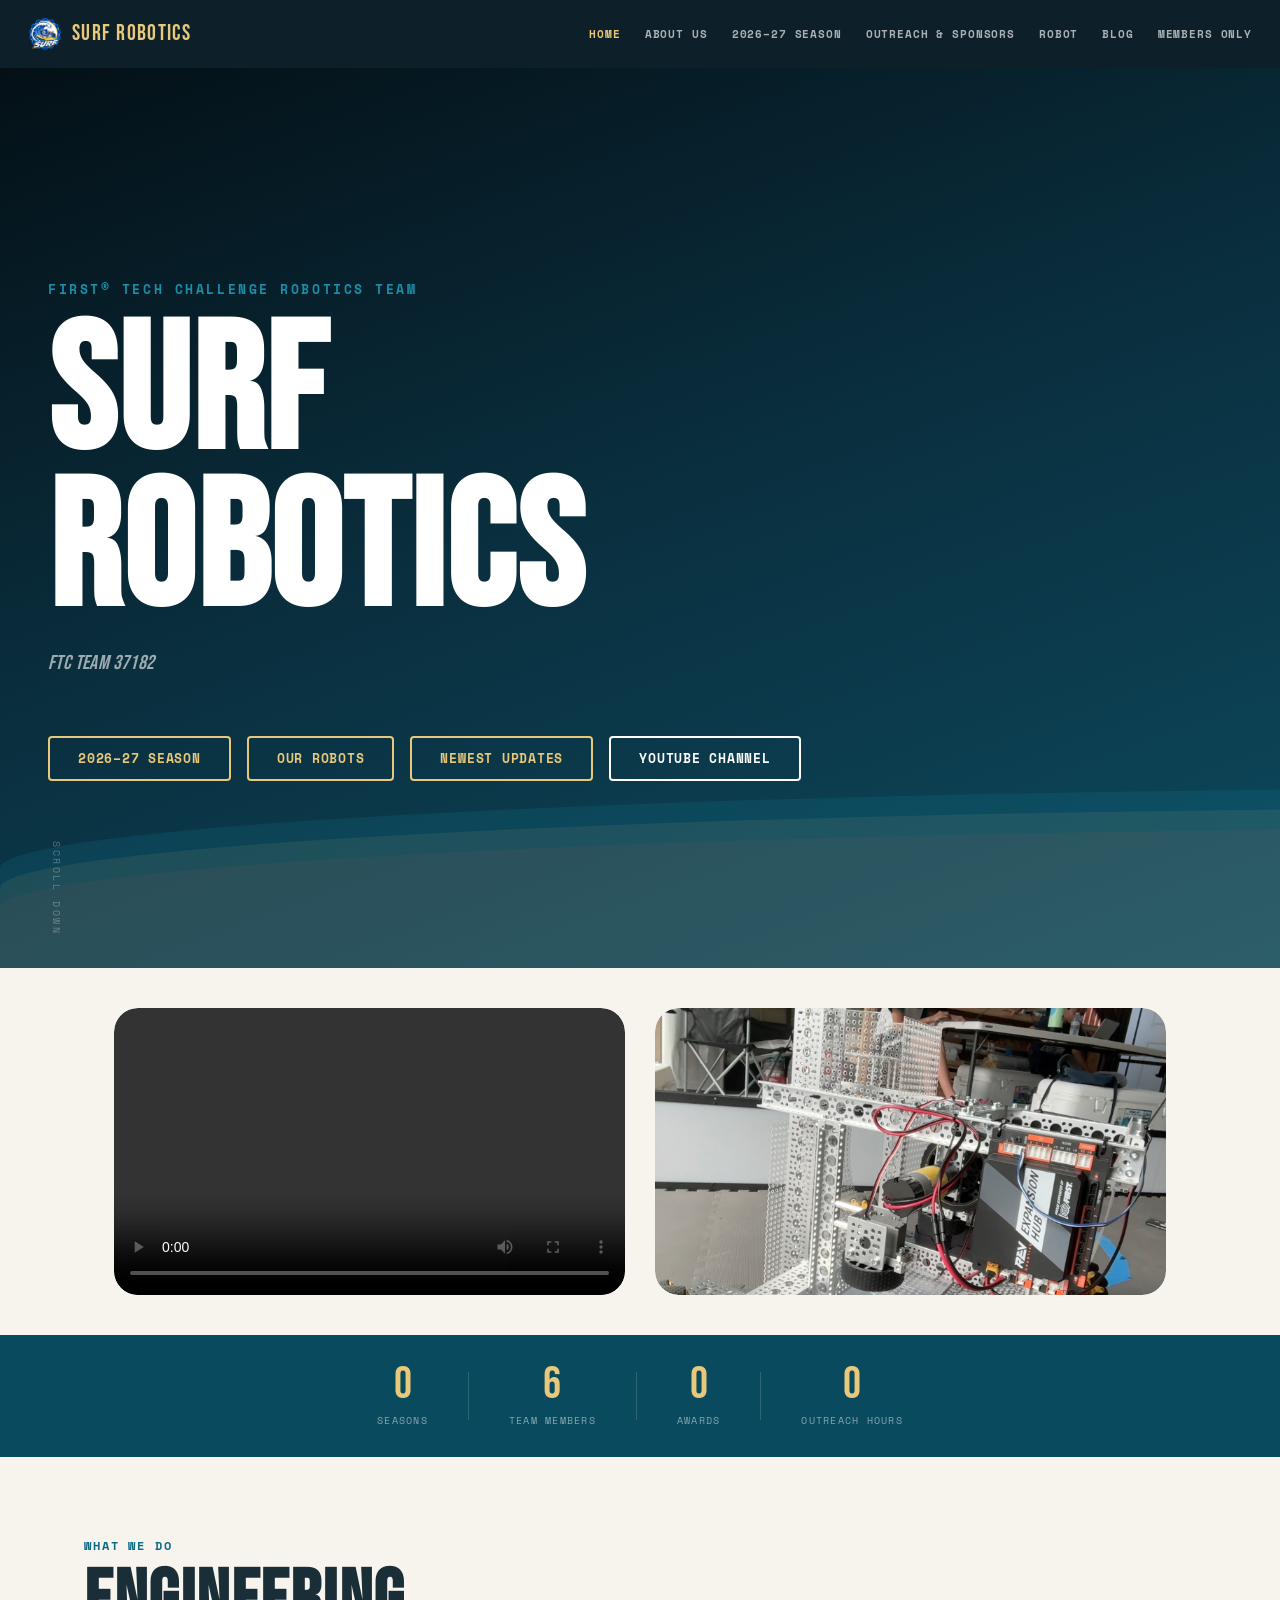
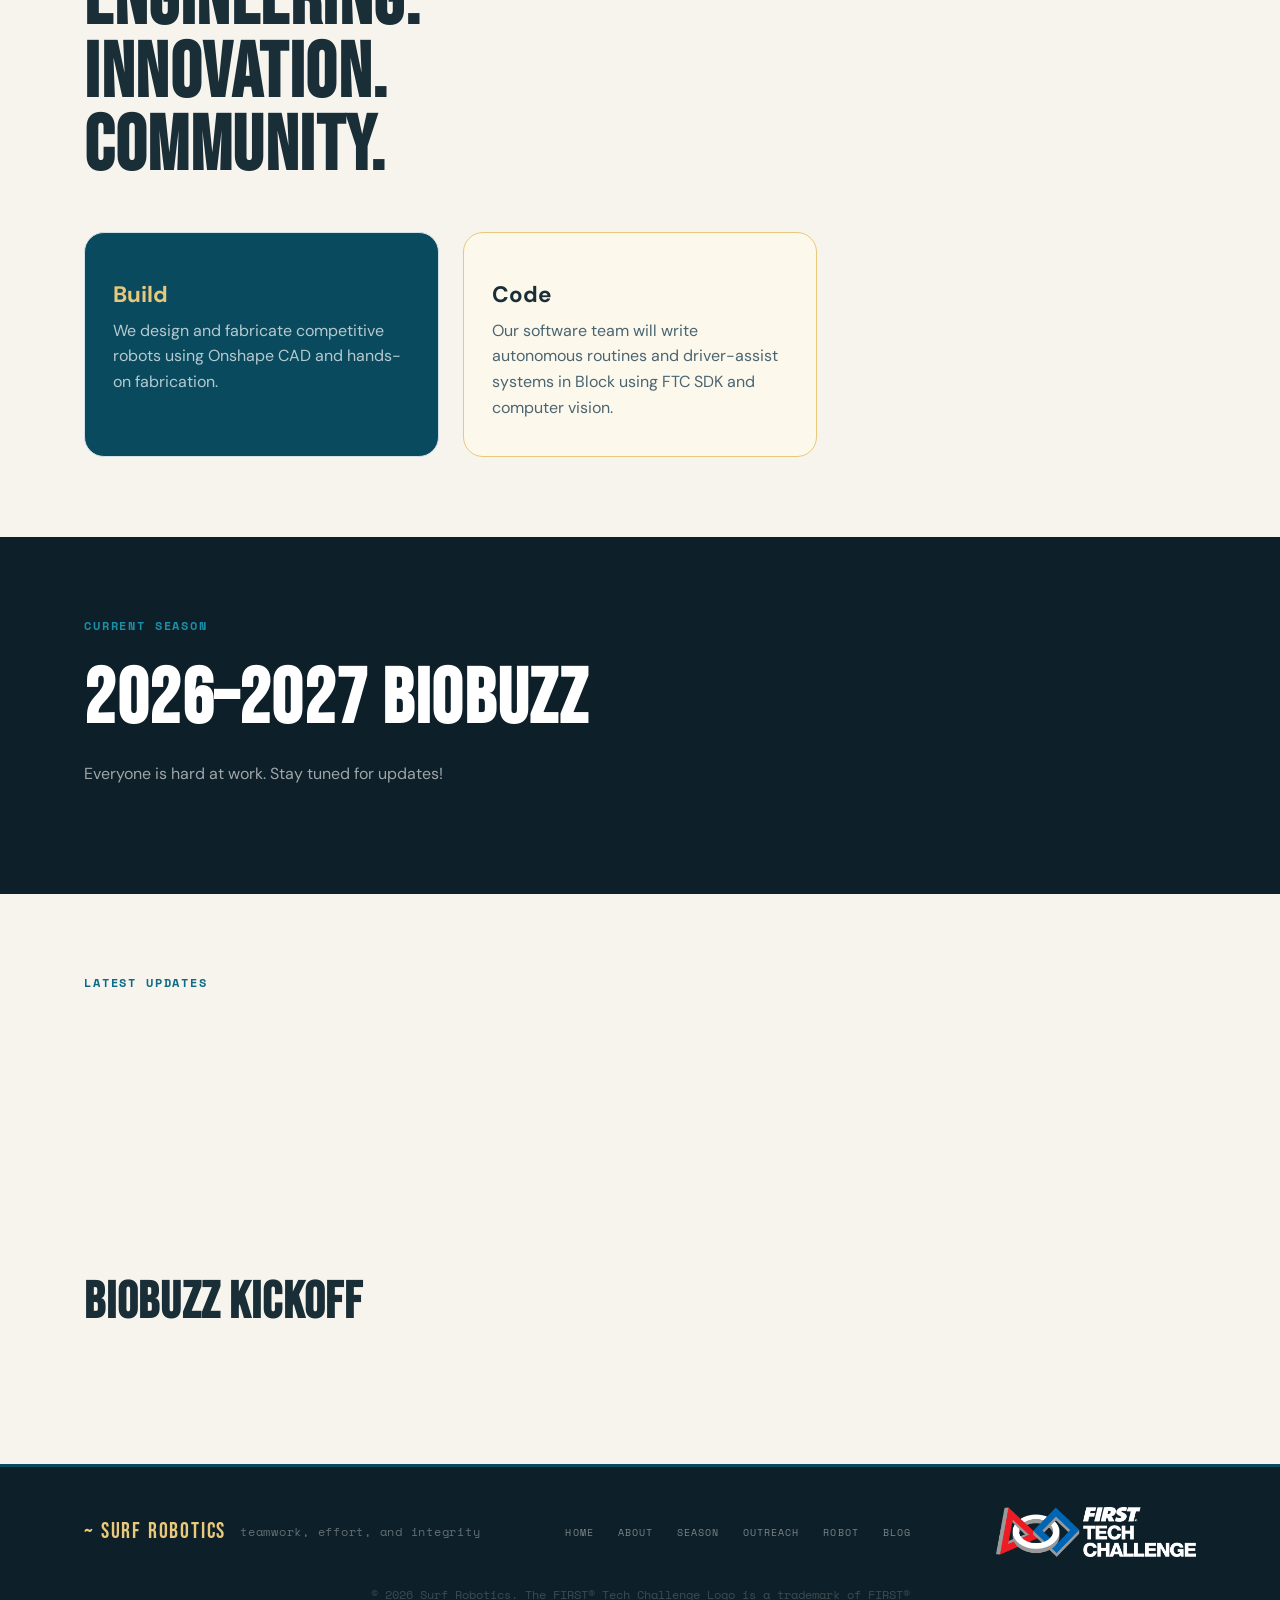
==== index.html @ 6bc09c33 "Update index.html" ====
<!DOCTYPE html>
<html lang="en">
<head>
  <meta charset="UTF-8">
  <meta name="viewport" content="width=device-width, initial-scale=1.0">

  <title>Surf Robotics | FTC Team</title>

  <link rel="icon" type="image/png" sizes="32x32" href="SURF_Logo.png">
  <link rel="apple-touch-icon" href="SURF_Logo.png">
  <link rel="stylesheet" href="style.css">

  <link
    href="https://fonts.googleapis.com/css2?family=Bebas+Neue&family=DM+Sans:ital,wght@0,300;0,400;0,500;0,700;1,300&family=Space+Mono:wght@400;700&display=swap"
    rel="stylesheet"
  >
</head>

<body class="page-home">

  <!-- NAV -->
  <nav class="nav">
    <a href="/" class="nav-logo">
      <img src="SURF_Logo.png" alt="SURF Robotics logo" class="nav-logo-image">
      SURF ROBOTICS
    </a>

    <button
      class="nav-toggle"
      id="navToggle"
      aria-label="Toggle menu"
    >
      <span></span>
      <span></span>
      <span></span>
    </button>

    <ul class="nav-links" id="navLinks">
      <li><a href="/" class="active" title="Click me. Sends you home.">Home</a></li>
      <li><a href="about" title="Click me.">About Us</a></li>
      <li><a href="season" title="Click me.">2026–27 Season</a></li>
      <li><a href="outreach" title="Click me.">Outreach & Sponsors</a></li>
      <li><a href="robot" title="Click me.">Robot</a></li>
      <li><a href="blog" title="Click me.">Blog</a></li>
      <li><a href="team" title = "Click me.">Members Only</a></li>
    </ul>
  </nav>

  <!-- HERO -->
  <header class="hero">
    <div class="hero-bg">
      <div class="wave wave1"></div>
      <div class="wave wave2"></div>
      <div class="wave wave3"></div>
    </div>

    <div class="hero-content">
      <p><br></p>

      <p class="hero-eyebrow">
        FIRST® Tech Challenge Robotics Team
      </p>

      <h1 class="hero-title">
        SURF<br>
        ROBOTICS
      </h1>

      <h2 class="hero-sub">
        FTC Team 37182
      </h2>

      <p><br></p>

      <div class="hero-actions">
        <a href="season" class="btn btn-primary" title="Click me.">
          2026–27 Season
        </a>

        <a href="robot" class="btn btn-primary" title="Click me.">
          Our Robots
        </a>

        <a href="blog" class="btn btn-primary" title="Click me.">
          Newest Updates
        </a>
        
        <a
          href="https://www.youtube.com/@FTCTeamSurf"
          class="btn btn-ghost"
          title="Click me."
        >
          Youtube channel
        </a>
      </div>
    </div>

    <div class="hero-scroll">
      SCROLL DOWN
    </div>
  </header>

  <!-- STATS BAR -->
  <!-- ROBOT MEDIA -->
<section class="home-media">
  <div class="container">

    <div class="media-item">
      <video
      class="responsive-media"
      controls
      loop
      playsinline
>
        <source src="robot.mp4" type="video/mp4">
        Your browser does not support the video tag.
      </video>
    </div>

    <div class="media-item">
      <img
        class="responsive-media"
        src="starter.jpeg"
        alt="FIRST Tech Challenge"
      >
    </div>

  </div>
</section>

  <section class="stats-bar">
    <div class="stat">
      <span class="stat-num">0</span>
      <span class="stat-label">Seasons</span>
    </div>

    <div class="stat-divider"></div>

    <div class="stat">
      <span class="stat-num">6</span>
      <span class="stat-label">Team Members</span>
    </div>

    <div class="stat-divider"></div>

    <div class="stat">
      <span class="stat-num">0</span>
      <span class="stat-label">Awards</span>
    </div>

    <div class="stat-divider"></div>

    <div class="stat">
      <span class="stat-num">0</span>
      <span class="stat-label">Outreach Hours</span>
    </div>
  </section>

  <!-- HIGHLIGHTS -->
  <section class="section highlights">
    <div class="container">
      <p class="section-eyebrow">
        What We Do
      </p>

      <h2 class="section-title">
        Engineering.<br>
        Innovation.<br>
        Community.
      </h2>

      <div class="cards-grid">

        <div class="card card-teal">
          <div class="card-icon"></div>

          <h3>Build</h3>

          <p>
            We design and fabricate competitive robots using
            Onshape CAD and hands-on fabrication.
          </p>
        </div>

        <div class="card card-sand">
          <div class="card-icon"></div>

          <h3>Code</h3>

          <p>
            Our software team will write autonomous routines
            and driver-assist systems in Block using FTC SDK
            and computer vision.
          </p>
        </div>

      </div>
    </div>
  </section>

  <!-- SEASON TEASER -->
  <section class="section season-teaser">
    <div class="container season-teaser-inner">

      <div class="season-teaser-text">
        <p class="section-eyebrow">
          Current Season
        </p>

        <h2 class="section-title">
          2026–2027 BIOBUZZ
        </h2>

        <p>Everyone is hard at work. Stay tuned for updates!</p>



          
        </a>
      </div>

      <p class="robot-caption"></p>

    </div>
    </div>
    </div>
  </section>

  <!-- LATEST BLOG -->
  <section class="section blog-teaser">
    <div class="container">

      <div class="blog-teaser-header">
        <div>
          <p class="section-eyebrow">
            Latest Updates
          </p>

          <h2 class="section-title-sm">
            BIOBUZZ Kickoff
            <iframe 
              width="560" 
              height="315" 
              src="https://www.youtube.com/watch?v=sUH3z5a5S9I&t=1s" 
              title="YouTube video player" 
              frameborder="0" 
              allow="accelerometer; autoplay; clipboard-write; encrypted-media; gyroscope; picture-in-picture; web-share" 
              allowfullscreen>
            </iframe>
          </h2>
        </div>
      </div>
    </div>
  </section>

  <!-- FOOTER -->
  <footer class="footer">
    <div class="container footer-inner">
      <div class="footer-brand">
        <span class="logo-wave">~</span>
        SURF ROBOTICS
        <p>
          teamwork, effort, and integrity
        </p>
      </div>

      <nav class="footer-nav">
        <a href="/" title="Click me.">Home</a>
        <a href="about" title="Click me.">About</a>
        <a href="season" title="Click me.">Season</a>
        <a href="outreach" title="Click me.">Outreach</a>
        <a href="robot" title="Click me.">Robot</a>
        <a href="blog" title="Click me.">Blog</a>
      </nav>

      <img
        src="FIRSTTech_iconHorz_RGB_reverse.png.webp"
        alt="FIRST® Tech Challenge Logo"
        width="200"
      >

      <p class="footer-copy">
        © 2026 Surf Robotics. The FIRST® Tech Challenge Logo
        is a trademark of FIRST®
      </p>

    </div>
  </footer>

  <script src="main.js"></script>

</body>
</html>
---- style.css ----
/* =============================================
   SURF ROBOTICS — MAIN STYLESHEET
   Theme: Coastal · Deep Teal + Sandy Gold + Coral
   Fonts: Bebas Neue (display) + DM Sans (body) + Space Mono (data)
============================================= */

/* === RESET & BASE === */
*, *::before, *::after { box-sizing: border-box; margin: 0; padding: 0; }
html { scroll-behavior: smooth; }
body {
  font-family: 'DM Sans', sans-serif;
  background: var(--bg);
  color: var(--text);
  line-height: 1.6;
  overflow-x: hidden;
}

/* === CSS VARIABLES === */
:root {
  --teal:       #0a4a5e;
  --teal-mid:   #0d6b87;
  --teal-light: #1a8fa8;
  --teal-pale:  #e8f6fa;
  --sand:       #e8c87a;
  --sand-dark:  #c4a24a;
  --sand-pale:  #fdf8ec;
  --coral:      #e05c4b;
  --coral-pale: #fdf0ee;
  --bg:         #f7f4ee;
  --bg-dark:    #0d1f28;
  --text:       #1a2e38;
  --text-mid:   #4a6572;
  --text-light: #8aa3af;
  --border:     #d4e0e5;
  --white:      #ffffff;

  --radius-sm: 6px;
  --radius:    12px;
  --radius-lg: 20px;

  --shadow-sm: 0 2px 8px rgba(10,74,94,0.08);
  --shadow:    0 6px 24px rgba(10,74,94,0.12);
  --shadow-lg: 0 16px 48px rgba(10,74,94,0.18);

  --transition: 0.25s ease;
  --nav-h: 68px;
}

/* === TYPOGRAPHY === */
h1, h2, h3, h4, h5 { line-height: 1.1; }
h1 { font-family: 'Bebas Neue', sans-serif; letter-spacing: 0.02em; }
h2 { font-family: 'Bebas Neue', sans-serif; letter-spacing: 0.02em; }
h3 { font-weight: 700; font-size: 1.2rem; }
h4 { font-weight: 600; font-size: 1.05rem; }
p { color: var(--text-mid); }

/* === LAYOUT === */
.container { max-width: 1160px; margin: 0 auto; padding: 0 24px; }
.section { padding: 80px 0; }
.section-teal { background: var(--teal); color: var(--white); }
.section-sand { background: var(--sand-pale); }

/* =============================================
   NAVIGATION
============================================= */

:root {
  --nav-h: 68px;
}


/* Main navigation bar */

.nav {
  position: fixed;
  top: 0;
  left: 0;
  right: 0;

  width: 100%;
  height: var(--nav-h);

  display: flex;
  align-items: center;

  padding: 0 32px;

  background: #0d1f28;

  z-index: 10000;

  box-sizing: border-box;
}


/* =============================================
   LOGO
============================================= */

.nav-logo {
  display: flex;
  align-items: center;

  gap: 10px;

  flex-shrink: 0;

  font-family: 'Bebas Neue', sans-serif;

  font-size: 1.35rem;
  letter-spacing: 0.06em;

  color: #e8c87a;

  text-decoration: none;

  white-space: nowrap;
}



/* =============================================
   DESKTOP NAVIGATION LINKS
============================================= */

.nav-links {
  display: flex;
  align-items: center;

  gap: 26px;

  margin: 0 0 0 12px;
  padding: 0;

  list-style: none;
}


.nav-links li {
  margin: 0;
  padding: 0;

  list-style: none;
}


.nav-links a {
  display: block;

  padding: 8px 0;

  font-family: 'Space Mono', monospace;

  font-size: 0.67rem;
  font-weight: 700;

  letter-spacing: 0.08em;

  text-transform: uppercase;

  color: rgba(255, 255, 255, 0.65);

  text-decoration: none;

  white-space: nowrap;

  transition:
    color 0.25s ease,
    opacity 0.25s ease;
}


.nav-links a:hover {
  color: #e8c87a;
}


.nav-links a.active {
  color: #e8c87a;
}


/* =============================================
   HAMBURGER
============================================= */

.nav-toggle {
  display: none;

  width: 44px;
  height: 44px;

  margin-left: auto;
  padding: 8px;

  flex-shrink: 0;

  flex-direction: column;
  justify-content: center;
  align-items: center;

  gap: 5px;

  background: transparent;

  border: 0;

  border-radius: 6px;

  cursor: pointer;

  appearance: none;
  -webkit-appearance: none;

  z-index: 10002;
}


.nav-toggle:hover {
  background: rgba(255, 255, 255, 0.08);
}


.nav-toggle span {
  display: block;

  width: 26px;
  height: 3px;

  margin: 0;
  padding: 0;

  background: #ffffff;

  border-radius: 3px;

  pointer-events: none;
}


/* =============================================
   PAGE OFFSET

   Navigation is FIXED, so inner pages need
   exactly one navigation-height offset.
============================================= */

.page-inner {
  padding-top: var(--nav-h);
}


/* Home page should also start below navigation
   if your home nav is fixed.
*/

.page-home {
  padding-top: var(--nav-h);
}


/* =============================================
   TABLETS / SMALL LAPTOPS / ALL iPADS

   Includes:
   iPad Pro
   iPad Air
   iPad mini
   Android tablets
   smaller laptops
============================================= */

@media (max-width: 1200px) {

  .nav {
    padding-left: 24px;
    padding-right: 24px;
  }


  /*
     Hide desktop navigation.
  */

  .nav-links {
    display: none;

    position: fixed;

    top: var(--nav-h);
    left: 0;
    right: 0;

    width: 100%;

    margin: 0;

    padding:
      10px
      24px
      22px;

    flex-direction: column;
    align-items: stretch;

    gap: 0;

    background: #0d1f28;

    border-top:
      1px solid
      rgba(255, 255, 255, 0.06);

    border-bottom:
      1px solid
      rgba(255, 255, 255, 0.08);

    box-shadow:
      0 12px 24px
      rgba(0, 0, 0, 0.22);

    max-height:
      calc(100vh - var(--nav-h));

    max-height:
      calc(100dvh - var(--nav-h));

    overflow-y: auto;

    -webkit-overflow-scrolling: touch;

    z-index: 10001;
  }


  /*
     Support BOTH class names.

     This means the navigation works whether
     main.js uses:

       classList.toggle("open")

     or:

       classList.toggle("active")
  */

  .nav-links.open,
  .nav-links.active {
    display: flex;
  }


  .nav-links li {
    width: 100%;
  }


  .nav-links a {
    width: 100%;

    padding: 14px 8px;

    border-bottom:
      1px solid
      rgba(255, 255, 255, 0.06);

    font-size: 0.72rem;

    white-space: normal;
  }


  .nav-links li:last-child a {
    border-bottom: 0;
  }


  .nav-toggle {
    display: flex;
  }

}


/* =============================================
   iPAD MINI / SMALL TABLETS
============================================= */

@media (max-width: 900px) {

  .nav {
    padding-left: 18px;
    padding-right: 18px;
  }


  .nav-logo {
    font-size: 1.2rem;
  }


  .nav-logo-image {
    width: 34px;
    height: 34px;
  }


  .nav-links {
    padding-left: 18px;
    padding-right: 18px;
  }

}


/* =============================================
   PHONES
============================================= */

@media (max-width: 600px) {

  :root {
    --nav-h: 64px;
  }


  .nav {
    height: var(--nav-h);

    padding-left: 14px;
    padding-right: 14px;
  }


  .nav-logo {
    gap: 8px;

    font-size: 1.05rem;
  }


  .nav-logo-image {
    width: 32px;
    height: 32px;
  }


  .nav-toggle {
    width: 42px;
    height: 42px;
  }


  .nav-toggle span {
    width: 24px;
  }


  .nav-links {
    top: var(--nav-h);

    padding:
      8px
      14px
      16px;

    max-height:
      calc(100vh - var(--nav-h));

    max-height:
      calc(100dvh - var(--nav-h));
  }


  .nav-links a {
    padding: 13px 8px;

    font-size: 0.68rem;
  }

}


/* =============================================
   VERY SMALL PHONES
============================================= */

@media (max-width: 380px) {

  .nav {
    padding-left: 10px;
    padding-right: 10px;
  }


  .nav-logo {
    font-size: 0.95rem;
  }


  .nav-logo-image {
    width: 30px;
    height: 30px;
  }


  .nav-toggle {
    width: 40px;
    height: 40px;
  }


  .nav-toggle span {
    width: 22px;
  }

}


/* =============================================
   LANDSCAPE PHONES / SHORT SCREENS
============================================= */

@media
(max-height: 500px)
and
(orientation: landscape) {

  .nav-links a {
    padding-top: 9px;
    padding-bottom: 9px;
  }

}




}
/* =============================================
   BUTTONS
============================================= */

.btn,
a.btn,
button.btn {
  display: inline-flex;

  align-items: center;
  justify-content: center;

  gap: 6px;

  padding: 12px 28px;

  border-radius: 4px;

  font-family: 'Space Mono', monospace;

  font-size: 0.8rem;

  letter-spacing: 0.06em;

  text-transform: uppercase;

  text-decoration: none !important;

  font-weight: 700;

  cursor: pointer;

  border: 2px solid transparent;

  transition: all var(--transition);

  width: auto;

  white-space: nowrap;
}


/* PRIMARY BUTTON */

.btn-primary,
a.btn-primary,
button.btn-primary {
  background: var(--sand);

  color: var(--teal);

  border-color: var(--sand);

  text-decoration: none !important;
}


.btn-primary:hover,
a.btn-primary:hover,
button.btn-primary:hover {
  background: var(--sand-dark);

  color: var(--teal);

  border-color: var(--sand-dark);

  text-decoration: none !important;

  transform: translateY(-2px);

  box-shadow: var(--shadow);
}


/* GHOST BUTTON */

.btn-ghost,
a.btn-ghost,
button.btn-ghost {
  background: transparent;

  color: var(--white);

  border-color: rgba(255, 255, 255, 0.4);

  text-decoration: none !important;
}


.btn-ghost:hover,
a.btn-ghost:hover,
button.btn-ghost:hover {
  border-color: var(--sand);

  color: var(--sand);

  text-decoration: none !important;
}


/* TEXT-STYLE BUTTON/LINK */

.btn-link,
a.btn-link,
button.btn-link {
  background: none;

  border: none;

  padding: 0;

  color: var(--teal-mid);

  font-family: 'Space Mono', monospace;

  font-size: 0.78rem;

  font-weight: 700;

  letter-spacing: 0.05em;

  text-transform: uppercase;

  text-decoration: none !important;

  cursor: pointer;

  transition: color var(--transition);
}


.btn-link:hover,
a.btn-link:hover,
button.btn-link:hover {
  color: var(--coral);

  text-decoration: none !important;
}

/* === SECTION LABELS === */
.section-eyebrow {
  font-family: 'Space Mono', monospace;
  font-size: 0.72rem;
  letter-spacing: 0.16em;
  text-transform: uppercase;
  color: var(--teal-mid);
  margin-bottom: 10px;
  font-weight: 700;
}
.section-teal .section-eyebrow { color: var(--teal-light); }
.section-title {
  font-family: 'Bebas Neue', sans-serif;
  font-size: clamp(3rem, 6vw, 5.5rem);
  color: var(--text);
  line-height: 0.95;
  margin-bottom: 24px;
}
.section-title-sm {
  font-family: 'Bebas Neue', sans-serif;
  font-size: clamp(2rem, 4vw, 3.2rem);
  color: var(--text);
  line-height: 1;
  margin-bottom: 20px;
}

/* =============================================
   HOME PAGE — HERO
============================================= */
.page-home .hero {
  position: relative;
  height: 100vh;
  min-height: 680px;
  display: flex; align-items: center;
  overflow: hidden;
  background: var(--bg-dark);
}
.hero-bg {
  position: absolute; inset: 0;
  background: linear-gradient(160deg, #041016 0%, #0a3040 50%, #0d4a5e 100%);
}
/* WAVE ANIMATION */
.wave {
  position: absolute;
  width: 250%;
  height: 200px;
  bottom: 0;
  border-radius: 50% 50% 0 0 / 80px 80px 0 0;
  opacity: 0.15;
  animation: waveMove 8s ease-in-out infinite;
}
.wave1 { background: var(--teal-light); animation-delay: 0s; bottom: -20px; }
.wave2 { background: var(--sand); opacity: 0.08; animation-delay: -3s; animation-duration: 10s; bottom: -40px; }
.wave3 { background: var(--coral); opacity: 0.06; animation-delay: -5s; animation-duration: 12s; bottom: -60px; }
@keyframes waveMove {
  0%, 100% { transform: translateX(-25%) scaleY(1); }
  50% { transform: translateX(0%) scaleY(1.2); }
}

.hero-content {
  position: relative;
  padding: 0 48px;
  max-width: 900px;
  animation: fadeUp 1s ease both;
}
.hero-eyebrow {
  font-family: 'Space Mono', monospace;
  font-size: 0.8rem;
  letter-spacing: 0.2em;
  text-transform: uppercase;
  color: var(--teal-light);
  margin-bottom: 16px;
  font-weight: 700;
}
.hero-title {
  font-family: 'Bebas Neue', sans-serif;
  font-size: clamp(5rem, 14vw, 13rem);
  line-height: 0.88;
  color: var(--white);
  letter-spacing: 0.01em;
  margin-bottom: 20px;
}
.hero-title span { color: var(--sand); }
.hero-sub {
  font-size: 1.25rem;
  color: rgba(255,255,255,0.6);
  max-width: 480px;
  margin-bottom: 36px;
  font-style: italic;
  font-weight: 300;
}
.hero-actions { display: flex; gap: 16px; flex-wrap: wrap; }
.hero-scroll {
  position: absolute;
  bottom: 32px;
  left: 48px;
  font-family: 'Space Mono', monospace;
  font-size: 0.65rem;
  letter-spacing: 0.25em;
  color: rgba(255,255,255,0.3);
  writing-mode: vertical-rl;
  animation: bounce 2s ease-in-out infinite;
}
@keyframes bounce {
  0%,100% { transform: translateY(0); }
  50% { transform: translateY(8px); }
}
@keyframes fadeUp {
  from { opacity: 0; transform: translateY(40px); }
  to { opacity: 1; transform: translateY(0); }
}

/* === STATS BAR === */
.stats-bar {
  background: var(--teal);
  display: flex; align-items: center; justify-content: center;
  gap: 0;
  padding: 28px;
  flex-wrap: wrap;
}
.stat {
  display: flex; flex-direction: column; align-items: center;
  padding: 0 40px;
}
.stat-num {
  font-family: 'Bebas Neue', sans-serif;
  font-size: 2.8rem;
  color: var(--sand);
  line-height: 1;
}
.stat-label {
  font-family: 'Space Mono', monospace;
  font-size: 0.65rem;
  letter-spacing: 0.12em;
  text-transform: uppercase;
  color: rgba(255,255,255,0.5);
  margin-top: 4px;
}
.stat-divider {
  width: 1px;
  height: 48px;
  background: rgba(255,255,255,0.15);
}

/* === HIGHLIGHTS CARDS === */
.cards-grid {
  display: grid;
  grid-template-columns: repeat(3, 1fr);
  gap: 24px;
  margin-top: 48px;
}
.card {
  padding: 36px 28px;
  border-radius: var(--radius-lg);
  border: 1px solid var(--border);
  transition: transform var(--transition), box-shadow var(--transition);
}
.card:hover { transform: translateY(-6px); box-shadow: var(--shadow-lg); }
.card-teal { background: var(--teal); color: white; }
.card-sand { background: var(--sand-pale); border-color: var(--sand); }
.card-coral { background: #fff8f7; border-color: var(--coral); }
.card-teal p { color: rgba(255,255,255,0.7); }
.card-icon { font-size: 2.4rem; margin-bottom: 14px; }
.card h3 { font-size: 1.4rem; margin-bottom: 10px; }
.card-teal h3 { color: var(--sand); }

/* === SEASON TEASER === */
.season-teaser { background: var(--bg-dark); }
.season-teaser-inner {
  display: grid; grid-template-columns: 1fr 1fr;
  gap: 64px; align-items: center;
}
.season-teaser-text .section-eyebrow { color: var(--teal-light); }
.season-teaser-text .section-title { color: var(--white); }
.season-teaser-text p { color: rgba(255,255,255,0.6); margin-bottom: 28px; }
.robot-placeholder {
  display: flex; flex-direction: column; align-items: center;
  gap: 16px;
}
.robot-body {
  position: relative;
  width: 200px; height: 180px;
}
.robot-head {
  position: absolute;
  top: 0; left: 50%; transform: translateX(-50%);
  width: 80px; height: 50px;
  background: var(--teal-mid);
  border-radius: 8px 8px 0 0;
  border: 2px solid var(--teal-light);
}
.robot-chassis {
  position: absolute;
  top: 50px; left: 20px; right: 20px; bottom: 20px;
  background: var(--teal);
  border-radius: 6px;
  border: 2px solid var(--teal-light);
}
.robot-chassis::after {
  content: '';
  position: absolute;
  top: 12px; left: 50%; transform: translateX(-50%);
  width: 40px; height: 8px;
  background: var(--sand);
  border-radius: 4px;
  box-shadow: 0 0 12px var(--sand);
}
.robot-wheel {
  position: absolute;
  bottom: 0;
  width: 36px; height: 36px;
  background: #1a3040;
  border-radius: 50%;
  border: 3px solid var(--sand);
}
.robot-wheel.wl { left: 0; }
.robot-wheel.wr { right: 0; }
.robot-caption {
  font-family: 'Space Mono', monospace;
  font-size: 0.65rem;
  letter-spacing: 0.15em;
  color: var(--text-light);
  text-transform: uppercase;
}

/* === BLOG TEASER === */
.blog-teaser-header {
  display: flex; align-items: flex-end; justify-content: space-between;
  margin-bottom: 36px;
}
.blog-preview-grid {
  display: grid; grid-template-columns: repeat(3, 1fr);
  gap: 20px;
}
.blog-preview-card {
  display: block;
  padding: 28px;
  background: var(--white);
  border-radius: var(--radius);
  border: 1px solid var(--border);
  text-decoration: none;
  transition: all var(--transition);
}
.blog-preview-card:hover {
  transform: translateY(-4px);
  box-shadow: var(--shadow);
  border-color: var(--teal-light);
}
.blog-preview-card h4 {
  color: var(--text);
  margin: 10px 0 8px;
  font-size: 1rem;
}
.blog-preview-card p { font-size: 0.9rem; margin-bottom: 14px; }
.blog-tag {
  display: inline-block;
  font-family: 'Space Mono', monospace;
  font-size: 0.62rem;
  letter-spacing: 0.08em;
  text-transform: uppercase;
  padding: 3px 10px;
  border-radius: 20px;
  background: var(--teal-pale);
  color: var(--teal-mid);
  font-weight: 700;
}
.blog-date {
  font-size: 0.8rem;
  color: var(--text-light);
  font-family: 'Space Mono', monospace;
}

/* =============================================
   INNER PAGE HERO
============================================= */
.page-inner { padding-top: var(--nav-h); }
.page-hero {
  position: relative;
  padding: 80px 0 60px;
  background: var(--bg-dark);
  overflow: hidden;
}
.page-hero-bg {
  position: absolute; inset: 0;
  background: linear-gradient(135deg, #041016 0%, #0a3040 60%, #0d4a5e 100%);
  opacity: 0.95;
}
.page-hero-bg::after {
  content: '';
  position: absolute; bottom: 0; left: 0; right: 0;
  height: 3px;
  background: linear-gradient(90deg, var(--teal-light), var(--sand), var(--coral));
}
.page-hero .container { position: relative; }
.page-hero-title {
  font-family: 'Bebas Neue', sans-serif;
  font-size: clamp(3.5rem, 8vw, 7rem);
  color: var(--white);
  line-height: 0.9;
  margin-top: 8px;
}
.page-hero-sub {
  color: rgba(255,255,255,0.55);
  font-size: 1.1rem;
  margin-top: 14px;
  font-style: italic;
}

/* =============================================
   ABOUT PAGE
============================================= */
.two-col {
  display: grid; grid-template-columns: 1.2fr 0.8fr;
  gap: 64px; align-items: center;
}
.two-col-text p { margin-bottom: 16px; }
.story-visual {
  display: flex; flex-direction: column; gap: 12px;
  align-items: flex-start;
}
.sv-block {
  font-family: 'Bebas Neue', sans-serif;
  font-size: 2.2rem;
  letter-spacing: 0.04em;
  padding: 16px 28px;
  border-radius: var(--radius-sm);
  color: var(--white);
}
.sv-block1 { background: var(--teal); }
.sv-block2 { background: var(--coral); margin-left: 24px; }
.sv-block3 { background: var(--sand); color: var(--teal); margin-left: 48px; }

.mission-inner { text-align: center; max-width: 800px; margin: 0 auto; }
.mission-quote {
  font-family: 'Bebas Neue', sans-serif;
  font-size: clamp(2rem, 4vw, 3.2rem);
  color: var(--sand);
  margin-bottom: 20px;
  line-height: 1.1;
}
.mission-sub { font-size: 1.1rem; color: rgba(255,255,255,0.65); }

/* TEAM GRID */
.team-grid {
  display: grid;
  grid-template-columns: repeat(auto-fill, minmax(240px, 1fr));
  gap: 24px;
  margin-top: 36px;
}
.team-card {
  background: var(--white);
  border: 1px solid var(--border);
  border-radius: var(--radius);
  padding: 28px 22px;
  transition: transform var(--transition), box-shadow var(--transition);
}
.team-card:hover { transform: translateY(-5px); box-shadow: var(--shadow); }
.team-avatar {
  width: 56px; height: 56px;
  border-radius: 50%;
  background: hsl(var(--avatar-hue), 55%, 42%);
  color: white;
  font-family: 'Space Mono', monospace;
  font-size: 0.95rem;
  font-weight: 700;
  display: flex; align-items: center; justify-content: center;
  margin-bottom: 14px;
  letter-spacing: 0.05em;
}
.team-card h4 { color: var(--text); margin-bottom: 4px; }
.team-role {
  font-family: 'Space Mono', monospace;
  font-size: 0.65rem;
  letter-spacing: 0.08em;
  text-transform: uppercase;
  color: var(--teal-mid);
  display: block;
  margin-bottom: 10px;
}
.team-card p { font-size: 0.88rem; }

/* MENTORS */
.mentors-grid {
  display: grid; grid-template-columns: repeat(2, 1fr);
  gap: 20px; margin-top: 28px;
}
.mentor-card {
  display: flex; gap: 20px; align-items: flex-start;
  background: var(--white);
  border: 1px solid var(--border);
  border-radius: var(--radius);
  padding: 24px;
}
.mentor-card h4 { color: var(--text); margin-bottom: 4px; }
.mentor-card p { font-size: 0.88rem; margin-top: 8px; }

/* VALUES */
.values-grid {
  display: grid; grid-template-columns: repeat(4, 1fr);
  gap: 24px; margin-top: 36px;
}
.value-item {
  padding: 28px 20px;
  border-top: 3px solid var(--teal);
}
.value-num {
  font-family: 'Bebas Neue', sans-serif;
  font-size: 3rem;
  color: var(--sand-dark);
  line-height: 1;
  display: block;
  margin-bottom: 10px;
}
.value-item h4 { color: var(--text); margin-bottom: 8px; font-size: 0.95rem; }
.value-item p { font-size: 0.88rem; }

/* =============================================
   SEASON PAGE
============================================= */
.page-hero-season .page-hero-title { color: var(--sand); }

/* FIELD DIAGRAM */
.field-diagram {
  text-align: center;
}
.field-inner {
  position: relative;
  width: 100%; padding-top: 100%;
  background: #1a3040;
  border-radius: var(--radius);
  border: 2px solid var(--teal-mid);
  overflow: hidden;
}
.field-zone {
  position: absolute;
  font-family: 'Space Mono', monospace;
  font-size: 0.6rem;
  letter-spacing: 0.08em;
  color: rgba(255,255,255,0.4);
  text-align: center;
  padding: 8px;
}
.fz1 { top: 4%; left: 0; right: 0; }
.fz2 { bottom: 4%; left: 0; right: 0; }
.field-goal {
  position: absolute;
  width: 14%; height: 14%;
  background: var(--sand);
  border-radius: 4px;
  opacity: 0.7;
}
.fg1 { top: 15%; left: 30%; }
.fg2 { top: 15%; right: 30%; }
.field-piece {
  position: absolute;
  width: 8%; height: 8%;
  background: var(--coral);
  border-radius: 50%;
  opacity: 0.8;
}
.fp1 { top: 45%; left: 30%; }
.fp2 { top: 45%; left: 46%; }
.fp3 { top: 45%; right: 30%; }
.field-robot {
  position: absolute;
  width: 16%; height: 16%;
  background: var(--teal-light);
  border-radius: 4px;
  bottom: 20%; left: 50%; transform: translateX(-50%);
  border: 2px solid var(--sand);
  box-shadow: 0 0 16px rgba(26,143,168,0.5);
  animation: robotGlow 2s ease-in-out infinite;
}
@keyframes robotGlow {
  0%,100% { box-shadow: 0 0 12px rgba(26,143,168,0.4); }
  50% { box-shadow: 0 0 24px rgba(26,143,168,0.8); }
}

/* SPECS GRID */
.robot-specs-grid {
  display: grid; grid-template-columns: repeat(3, 1fr);
  gap: 2px; margin-top: 36px;
  background: rgba(255,255,255,0.05);
  border-radius: var(--radius);
  overflow: hidden;
}
.spec-card {
  padding: 28px 24px;
  background: rgba(255,255,255,0.04);
  transition: background var(--transition);
}
.spec-card:hover { background: rgba(255,255,255,0.08); }
.spec-card h5 {
  font-family: 'Space Mono', monospace;
  font-size: 0.65rem;
  letter-spacing: 0.12em;
  text-transform: uppercase;
  color: var(--teal-light);
  margin-bottom: 8px;
}
.spec-value {
  font-family: 'Bebas Neue', sans-serif;
  font-size: 1.6rem;
  color: var(--sand);
  line-height: 1;
  margin-bottom: 10px;
}
.spec-card p { color: rgba(255,255,255,0.55); font-size: 0.88rem; }

/* TIMELINE */
.timeline {
  margin-top: 40px;
  position: relative;
}
.timeline::before {
  content: '';
  position: absolute;
  left: 28px; top: 0; bottom: 0;
  width: 2px;
  background: linear-gradient(to bottom, var(--teal), var(--sand));
}
.tl-item {
  display: flex; gap: 36px;
  margin-bottom: 40px;
  position: relative;
}
.tl-marker {
  flex-shrink: 0;
  width: 56px; height: 56px;
  background: var(--teal);
  color: var(--sand);
  border-radius: 50%;
  font-family: 'Bebas Neue', sans-serif;
  font-size: 1.3rem;
  display: flex; align-items: center; justify-content: center;
  border: 3px solid var(--bg);
  box-shadow: 0 0 0 2px var(--teal);
  position: relative; z-index: 1;
}
.tl-content { padding-top: 8px; }
.tl-content h4 { color: var(--text); margin-bottom: 4px; }
.tl-date {
  font-family: 'Space Mono', monospace;
  font-size: 0.65rem;
  letter-spacing: 0.1em;
  text-transform: uppercase;
  color: var(--teal-mid);
  display: block;
  margin-bottom: 10px;
}
.tl-content p { font-size: 0.92rem; }

/* RESULTS TABLE */
.results-table-wrap { overflow-x: auto; margin-top: 28px; }
.results-table {
  width: 100%; border-collapse: collapse;
}
.results-table th {
  font-family: 'Space Mono', monospace;
  font-size: 0.65rem;
  letter-spacing: 0.1em;
  text-transform: uppercase;
  color: var(--text-mid);
  padding: 10px 16px;
  text-align: left;
  border-bottom: 2px solid var(--border);
}
.results-table td {
  padding: 14px 16px;
  font-size: 0.92rem;
  color: var(--text-mid);
  border-bottom: 1px solid var(--border);
}
.results-table tr:hover td { background: var(--teal-pale); }
.badge {
  display: inline-block;
  font-family: 'Space Mono', monospace;
  font-size: 0.6rem;
  letter-spacing: 0.06em;
  text-transform: uppercase;
  padding: 3px 10px;
  border-radius: 20px;
  font-weight: 700;
}
.badge-green { background: #e0f5e9; color: #1a7a40; }
.badge-blue { background: #e0eeff; color: #1a4a8a; }
.badge-yellow { background: #fff8e0; color: #8a6a00; }
.badge-gray { background: #f0f0f0; color: #666; }

/* CTA BLOCK */
.cta-block {
  background: linear-gradient(135deg, var(--teal) 0%, var(--teal-mid) 100%);
  border-radius: var(--radius-lg);
  padding: 60px;
  text-align: center;
}
.cta-inner { max-width: 600px; margin: 0 auto; }
.cta-inner .section-eyebrow { color: var(--teal-light); }
.cta-inner .section-title-sm { color: var(--sand); }
.cta-inner p { color: rgba(255,255,255,0.65); margin-bottom: 28px; }

/* =============================================
   OUTREACH PAGE
============================================= */
.outreach-stats {
  display: grid; grid-template-columns: repeat(2, 1fr);
  gap: 16px;
}
.o-stat {
  padding: 24px;
  background: var(--teal-pale);
  border-radius: var(--radius);
  text-align: center;
  border: 1px solid var(--teal-light);
}
.o-num {
  display: block;
  font-family: 'Bebas Neue', sans-serif;
  font-size: 2.8rem;
  color: var(--teal);
  line-height: 1;
}
.o-stat span:last-child {
  font-family: 'Space Mono', monospace;
  font-size: 0.65rem;
  letter-spacing: 0.1em;
  text-transform: uppercase;
  color: var(--text-mid);
}

/* PROGRAMS */
.programs-grid {
  display: grid; grid-template-columns: repeat(3, 1fr);
  gap: 20px; margin-top: 36px;
}
.program-card {
  background: var(--white);
  border: 1px solid var(--border);
  border-radius: var(--radius);
  padding: 28px 22px;
  transition: transform var(--transition), box-shadow var(--transition);
}
.program-card:hover { transform: translateY(-4px); box-shadow: var(--shadow); }
.program-icon { font-size: 2rem; margin-bottom: 12px; }
.program-card h4 { color: var(--text); margin-bottom: 8px; }
.program-card p { font-size: 0.88rem; margin-bottom: 14px; }
.program-tag {
  font-family: 'Space Mono', monospace;
  font-size: 0.62rem;
  letter-spacing: 0.08em;
  text-transform: uppercase;
  color: var(--teal-mid);
  background: var(--teal-pale);
  padding: 3px 10px;
  border-radius: 20px;
  display: inline-block;
}

/* IMPACT BARS */
.impact-grid {
  max-width: 700px;
  margin: 36px auto 0;
  display: flex; flex-direction: column; gap: 24px;
}
.impact-item { display: flex; flex-direction: column; gap: 8px; }
.impact-bar {
  height: 12px;
  background: rgba(255,255,255,0.1);
  border-radius: 6px;
  overflow: hidden;
}
.impact-fill {
  height: 100%;
  background: linear-gradient(90deg, var(--teal-light), var(--sand));
  border-radius: 6px;
  transition: width 1.5s ease;
}
.impact-label {
  display: flex; justify-content: space-between;
  font-family: 'Space Mono', monospace;
  font-size: 0.65rem;
  letter-spacing: 0.08em;
  text-transform: uppercase;
  color: rgba(255,255,255,0.5);
}

/* SPONSORS */
.sponsors-intro {
  max-width: 680px;
  margin-bottom: 48px;
  font-size: 1rem;
}
.sponsor-tier-label {
  font-family: 'Space Mono', monospace;
  font-size: 0.8rem;
  letter-spacing: 0.1em;
  text-transform: uppercase;
  color: var(--text-mid);
  margin: 36px 0 16px;
  border-bottom: 1px solid var(--border);
  padding-bottom: 8px;
}
.sponsor-tier {
  display: flex; flex-wrap: wrap; gap: 16px;
  margin-bottom: 8px;
}
.sponsor-logo-block { display: flex; }
.sponsor-logo-placeholder {
  display: flex; align-items: center; justify-content: center;
  background: var(--white);
  border: 2px dashed var(--border);
  border-radius: var(--radius);
  text-align: center;
  font-family: 'Space Mono', monospace;
  font-size: 0.72rem;
  letter-spacing: 0.05em;
  color: var(--text-light);
  transition: all var(--transition);
}
.sponsor-logo-placeholder:hover {
  border-color: var(--teal);
  color: var(--teal);
}
.sponsor-logo-placeholder.large { width: 200px; height: 90px; font-size: 0.8rem; }
.sponsor-logo-placeholder.medium { width: 160px; height: 72px; }
.sponsor-logo-placeholder.small { width: 130px; height: 60px; font-size: 0.65rem; }

/* SPONSOR CTA */
.sponsor-cta { max-width: 700px; }
.sponsor-tiers-mini {
  display: flex; gap: 12px; flex-wrap: wrap;
  margin: 20px 0 28px;
}
.stm {
  flex: 1; min-width: 100px;
  padding: 16px;
  background: var(--white);
  border: 1px solid var(--border);
  border-radius: var(--radius-sm);
  text-align: center;
  font-size: 0.85rem;
  color: var(--text);
}
.stm strong { display: block; color: var(--teal); font-size: 0.75rem; font-family: 'Space Mono', monospace; margin-bottom: 4px; }

/* =============================================
   BLOG PAGE
============================================= */
.blog-filter-bar {
  background: var(--white);
  border-bottom: 1px solid var(--border);
  padding: 16px 0;
  position: sticky;
  top: var(--nav-h);
  z-index: 50;
}
.filter-btns {
  display: flex; gap: 8px; flex-wrap: wrap;
}
.filter-btn {
  font-family: 'Space Mono', monospace;
  font-size: 0.65rem;
  letter-spacing: 0.08em;
  text-transform: uppercase;
  font-weight: 700;
  padding: 6px 16px;
  border-radius: 20px;
  border: 1px solid var(--border);
  background: none;
  color: var(--text-mid);
  cursor: pointer;
  transition: all var(--transition);
}
.filter-btn:hover { border-color: var(--teal); color: var(--teal); }
.filter-btn.active {
  background: var(--teal);
  border-color: var(--teal);
  color: var(--white);
}

.blog-featured { background: var(--sand-pale); }
.featured-post {
  display: grid; grid-template-columns: 1.2fr 0.8fr;
  gap: 48px; align-items: center;
}
.featured-post-text .blog-tag { background: var(--teal); color: var(--white); margin-bottom: 16px; }
.featured-post-text h2 {
  font-family: 'Bebas Neue', sans-serif;
  font-size: clamp(1.8rem, 3vw, 2.8rem);
  color: var(--text);
  line-height: 1.1;
  margin-bottom: 16px;
}
.featured-excerpt { font-size: 1rem; margin-bottom: 20px; }
.post-meta {
  display: flex; gap: 16px;
  font-family: 'Space Mono', monospace;
  font-size: 0.65rem;
  letter-spacing: 0.08em;
  color: var(--text-light);
  text-transform: uppercase;
  margin-bottom: 24px;
  flex-wrap: wrap;
}

.post-visual-block {
  background: var(--teal);
  border-radius: var(--radius);
  padding: 28px;
  text-align: center;
}
.pvb-grid {
  display: grid; grid-template-columns: 1fr 1fr;
  gap: 8px; margin-bottom: 16px;
}
.pvb-cell {
  height: 60px; border-radius: 6px;
}
.c1 { background: hsl(195,70%,35%); transform: rotate(45deg); }
.c2 { background: hsl(195,70%,35%); transform: rotate(-45deg); }
.c3 { background: hsl(195,70%,35%); transform: rotate(-45deg); }
.c4 { background: hsl(195,70%,35%); transform: rotate(45deg); }
.post-visual-block p {
  font-family: 'Space Mono', monospace;
  font-size: 0.6rem;
  letter-spacing: 0.12em;
  text-transform: uppercase;
  color: rgba(255,255,255,0.5);
}

/* BLOG GRID */
.blog-grid {
  display: grid;
  grid-template-columns: repeat(3, 1fr);
  gap: 24px;
}
.blog-card {
  background: var(--white);
  border: 1px solid var(--border);
  border-radius: var(--radius);
  padding: 28px;
  transition: all var(--transition);
}
.blog-card:hover { transform: translateY(-4px); box-shadow: var(--shadow); border-color: var(--teal-light); }
.blog-card-top {
  display: flex; justify-content: space-between; align-items: center;
  margin-bottom: 14px;
}
.blog-card h3 {
  font-size: 1.05rem;
  color: var(--text);
  margin-bottom: 10px;
  line-height: 1.3;
}
.blog-card p { font-size: 0.88rem; margin-bottom: 16px; }
.post-meta-sm {
  display: flex; justify-content: space-between;
  font-family: 'Space Mono', monospace;
  font-size: 0.62rem;
  letter-spacing: 0.06em;
  color: var(--text-light);
  text-transform: uppercase;
  margin-bottom: 14px;
}
.blog-card.hidden { display: none; }

/* MODAL */
.post-modal {
  display: none;
  position: fixed; inset: 0;
  z-index: 200;
  align-items: center; justify-content: center;
}
.post-modal.open { display: flex; }
.modal-overlay {
  position: absolute; inset: 0;
  background: rgba(10,20,28,0.8);
  backdrop-filter: blur(6px);
}
.modal-content {
  position: relative;
  background: var(--white);
  border-radius: var(--radius-lg);
  max-width: 760px; width: calc(100% - 48px);
  max-height: 85vh;
  overflow-y: auto;
  padding: 48px;
  z-index: 1;
  animation: modalIn 0.3s ease;
}
@keyframes modalIn {
  from { opacity: 0; transform: scale(0.95) translateY(20px); }
  to { opacity: 1; transform: scale(1) translateY(0); }
}
.modal-close {
  position: absolute; top: 20px; right: 20px;
  background: var(--bg); border: none;
  width: 36px; height: 36px; border-radius: 50%;
  font-size: 0.9rem; cursor: pointer;
  color: var(--text-mid);
  transition: all var(--transition);
}
.modal-close:hover { background: var(--coral); color: white; }
.modal-body h2 {
  font-family: 'Bebas Neue', sans-serif;
  font-size: 2.4rem;
  color: var(--text);
  margin-bottom: 8px;
}
.modal-body .blog-tag { margin-bottom: 16px; }
.modal-body .post-meta { margin-bottom: 24px; }
.modal-body p { margin-bottom: 16px; line-height: 1.75; }
.modal-body h4 { color: var(--text); margin: 24px 0 10px; }
.modal-body code {
  font-family: 'Space Mono', monospace;
  font-size: 0.8rem;
  background: var(--teal-pale);
  padding: 2px 6px;
  border-radius: 3px;
  color: var(--teal);
}

/* =============================================
   FOOTER
============================================= */
.footer {
  background: var(--bg-dark);
  padding: 40px 0;
  border-top: 3px solid var(--teal);
}
.footer-inner {
  display: flex; align-items: center; justify-content: space-between;
  flex-wrap: wrap; gap: 20px;
}
.footer-brand {
  font-family: 'Bebas Neue', sans-serif;
  font-size: 1.4rem;
  letter-spacing: 0.08em;
  color: var(--sand);
  display: flex; align-items: center; gap: 6px;
}
.footer-brand p {
  color: rgba(255,255,255,0.35);
  font-family: 'DM Sans', sans-serif;
  font-size: 0.78rem;
  font-family: 'Space Mono', monospace;
  letter-spacing: 0.06em;
  margin-left: 8px;
  font-weight: 400;
}
.footer-nav {
  display: flex; gap: 24px;
}
.footer-nav a {
  font-family: 'Space Mono', monospace;
  font-size: 0.65rem;
  letter-spacing: 0.1em;
  text-transform: uppercase;
  color: rgba(255,255,255,0.45);
  text-decoration: none;
  transition: color var(--transition);
}
.footer-nav a:hover { color: var(--sand); }
.footer-copy {
  font-size: 0.75rem;
  color: rgba(255,255,255,0.2);
  font-family: 'Space Mono', monospace;
  width: 100%;
  text-align: center;
  margin-top: 8px;
}

/* =============================================
   RESPONSIVE
============================================= */
@media (max-width: 900px) {
  .cards-grid,
  .robot-specs-grid,
  .programs-grid,
  .values-grid,
  .blog-grid,
  .blog-preview-grid { grid-template-columns: repeat(2, 1fr); }

  .two-col,
  .season-teaser-inner,
  .featured-post { grid-template-columns: 1fr; gap: 36px; }

    .mentors-grid { grid-template-columns: 1fr; }
} /* Close the 900px media query */

@media (max-width: 600px) {
  .cards-grid,
  .robot-specs-grid,
  .programs-grid,
  .values-grid,
  .blog-grid,
  .blog-preview-grid,
  .outreach-stats { grid-template-columns: 1fr; }

  .hero-content { padding: 0 24px; }
  .hero-title { font-size: clamp(4rem, 18vw, 7rem); }
  .stats-bar { gap: 0; }
  .stat { padding: 0 20px; }
  .stat-divider { display: none; }
  .blog-teaser-header { flex-direction: column; align-items: flex-start; gap: 12px; }
  .section { padding: 56px 0; }
  .modal-content { padding: 28px 24px; }
}

/* ========================================
   HOME PAGE VIDEO + PHOTO
   ======================================== */

.home-media {
  width: 100%;
  padding: 40px 20px;
}

.home-media .container {
  width: min(1100px, 100%);
  margin: 0 auto;

  display: grid;
  grid-template-columns: repeat(2, minmax(0, 1fr));
  gap: 30px;
}

.media-item {
  width: 100%;
  overflow: hidden;
  border-radius: 24px;
}

.responsive-media {
  display: block;
  width: 100%;
  height: auto;
  max-width: 100%;
  border-radius: 24px;
}

/* Make video and image the same visual size */
video.responsive-media,
img.responsive-media {
  aspect-ratio: 16 / 9;
  object-fit: cover;
}

/* Tablets and phones */
@media (max-width: 768px) {
  .home-media {
    padding: 30px 16px;
  }

  .home-media .container {
    grid-template-columns: 1fr;
    gap: 20px;
  }

  .media-item,
  .responsive-media {
    border-radius: 18px;
  }
}

/* Small phones */
@media (max-width: 480px) {
  .home-media {
    padding: 20px 12px;
  }

  .media-item,
  .responsive-media {
    border-radius: 14px;
  }
}

/*Surf Logo*/
.nav-logo-image {
  width: 36px;
  height: 36px;
  object-fit: contain;
  display: block;
}

/* =========================================================
   FINAL RESPONSIVE NAVIGATION FIX
   SURF ROBOTICS
   Desktop / Laptop / iPad Pro / iPad Air / iPad Mini /
   Android Tablets / iPhone / Android Phones
   ========================================================= */


/* =========================================================
   NAVIGATION VARIABLES
   ========================================================= */

:root {
  --nav-h: 68px;
}


/* =========================================================
   MAIN NAVIGATION
   ========================================================= */

.nav {
  position: fixed !important;

  top: 0 !important;
  left: 0 !important;
  right: 0 !important;

  width: 100% !important;
  height: var(--nav-h) !important;
  min-height: var(--nav-h) !important;

  display: flex !important;
  align-items: center !important;

  padding: 0 28px !important;
  margin: 0 !important;

  background: #0d1f28 !important;

  box-sizing: border-box !important;

  overflow: visible !important;

  z-index: 10000 !important;
}


/* =========================================================
   LOGO
   ========================================================= */

.nav-logo {
  display: flex !important;
  align-items: center !important;

  gap: 10px !important;

  width: auto !important;
  height: auto !important;

  min-width: 0 !important;
  max-width: calc(100% - 60px) !important;

  padding: 0 !important;
  margin: 0 !important;

  flex: 0 1 auto !important;

  font-family: 'Bebas Neue', sans-serif !important;

  font-size: 1.35rem !important;

  line-height: 1 !important;

  letter-spacing: 0.06em !important;

  color: #e8c87a !important;

  text-decoration: none !important;

  white-space: nowrap !important;

  overflow: hidden !important;
}


/* =========================================================
   IMPORTANT:
   FORCE LOGO IMAGE TO STAY SMALL
   ========================================================= */

.nav .nav-logo .nav-logo-image,
.nav-logo-image {
  display: block !important;

  width: 34px !important;
  height: 34px !important;

  min-width: 34px !important;
  min-height: 34px !important;

  max-width: 34px !important;
  max-height: 34px !important;

  object-fit: contain !important;

  flex: 0 0 34px !important;

  margin: 0 !important;
  padding: 0 !important;

  border: 0 !important;
}


/* =========================================================
   DESKTOP NAVIGATION LINKS
   ========================================================= */

.nav-links {
  display: flex !important;

  align-items: center !important;

  gap: 24px !important;

  margin: 0 0 0 auto !important;
  padding: 0 !important;

  list-style: none !important;

  width: auto !important;

  position: static !important;

  background: transparent !important;

  box-shadow: none !important;

  overflow: visible !important;
}


.nav-links li {
  display: block !important;

  width: auto !important;

  margin: 0 !important;
  padding: 0 !important;

  list-style: none !important;
}


.nav-links a {
  display: block !important;

  width: auto !important;

  margin: 0 !important;

  padding: 8px 0 !important;

  border: 0 !important;

  background: transparent !important;

  font-family: 'Space Mono', monospace !important;

  font-size: 0.67rem !important;

  font-weight: 700 !important;

  line-height: 1.4 !important;

  letter-spacing: 0.08em !important;

  text-transform: uppercase !important;

  text-decoration: none !important;

  color: rgba(255, 255, 255, 0.65) !important;

  white-space: nowrap !important;
}


.nav-links a:hover {
  color: #e8c87a !important;

  background: transparent !important;
}


.nav-links a.active {
  color: #e8c87a !important;
}


/* =========================================================
   HAMBURGER BUTTON
   ========================================================= */

.nav-toggle {
  display: none !important;

  width: 44px !important;
  height: 44px !important;

  min-width: 44px !important;
  min-height: 44px !important;

  margin: 0 0 0 auto !important;
  padding: 8px !important;

  flex: 0 0 44px !important;

  flex-direction: column !important;

  justify-content: center !important;
  align-items: center !important;

  gap: 5px !important;

  background: transparent !important;

  border: 0 !important;

  border-radius: 6px !important;

  cursor: pointer !important;

  appearance: none !important;
  -webkit-appearance: none !important;

  box-shadow: none !important;

  z-index: 10002 !important;
}


.nav-toggle:hover {
  background: rgba(255, 255, 255, 0.08) !important;
}


.nav-toggle span {
  display: block !important;

  width: 26px !important;
  height: 3px !important;

  min-width: 26px !important;
  min-height: 3px !important;

  max-width: 26px !important;
  max-height: 3px !important;

  margin: 0 !important;
  padding: 0 !important;

  background: #ffffff !important;

  border: 0 !important;

  border-radius: 3px !important;

  pointer-events: none !important;
}


/* =========================================================
   PAGE OFFSET FOR FIXED NAVIGATION
   ========================================================= */

.page-inner {
  padding-top: var(--nav-h) !important;
}


.page-home {
  padding-top: var(--nav-h) !important;
}


/* =========================================================
   TABLETS + SMALL LAPTOPS
   Includes iPad Pro landscape
   ========================================================= */

@media (max-width: 1250px) {

  .nav {
    padding-left: 22px !important;
    padding-right: 22px !important;
  }


  .nav .nav-logo .nav-logo-image,
  .nav-logo-image {
    width: 34px !important;
    height: 34px !important;

    min-width: 34px !important;
    min-height: 34px !important;

    max-width: 34px !important;
    max-height: 34px !important;

    flex-basis: 34px !important;
  }


  .nav-toggle {
    display: flex !important;
  }


  .nav-links {
    display: none !important;

    position: fixed !important;

    top: var(--nav-h) !important;

    left: 0 !important;
    right: 0 !important;

    width: 100% !important;

    margin: 0 !important;

    padding: 10px 22px 20px !important;

    flex-direction: column !important;

    align-items: stretch !important;

    gap: 0 !important;

    background: #0d1f28 !important;

    border-top:
      1px solid
      rgba(255, 255, 255, 0.06) !important;

    border-bottom:
      1px solid
      rgba(255, 255, 255, 0.08) !important;

    box-shadow:
      0 12px 25px
      rgba(0, 0, 0, 0.25) !important;

    max-height:
      calc(100vh - var(--nav-h)) !important;

    max-height:
      calc(100dvh - var(--nav-h)) !important;

    overflow-y: auto !important;

    -webkit-overflow-scrolling: touch !important;

    z-index: 10001 !important;
  }


  /* Support both possible JS class names */

  .nav-links.open,
  .nav-links.active {
    display: flex !important;
  }


  .nav-links li {
    display: block !important;

    width: 100% !important;
  }


  .nav-links a {
    display: block !important;

    width: 100% !important;

    padding: 14px 8px !important;

    border-bottom:
      1px solid
      rgba(255, 255, 255, 0.06) !important;

    font-size: 0.72rem !important;

    white-space: normal !important;

    background: transparent !important;
  }


  .nav-links li:last-child a {
    border-bottom: 0 !important;
  }

}


/* =========================================================
   iPAD AIR / iPAD MINI / SMALL TABLETS
   ========================================================= */

@media (max-width: 900px) {

  .nav {
    padding-left: 16px !important;
    padding-right: 16px !important;
  }


  .nav-logo {
    gap: 9px !important;

    font-size: 1.15rem !important;

    max-width: calc(100% - 58px) !important;
  }


  .nav .nav-logo .nav-logo-image,
  .nav-logo-image {
    width: 32px !important;
    height: 32px !important;

    min-width: 32px !important;
    min-height: 32px !important;

    max-width: 32px !important;
    max-height: 32px !important;

    flex: 0 0 32px !important;
  }


  .nav-links {
    padding:
      8px
      16px
      18px !important;
  }

}


/* =========================================================
   PHONES
   ========================================================= */

@media (max-width: 600px) {

  :root {
    --nav-h: 62px;
  }


  .nav {
    height: var(--nav-h) !important;

    min-height: var(--nav-h) !important;

    padding-left: 12px !important;
    padding-right: 12px !important;
  }


  .nav-logo {
    gap: 7px !important;

    font-size: 1rem !important;

    max-width: calc(100% - 54px) !important;
  }


  .nav .nav-logo .nav-logo-image,
  .nav-logo-image {
    width: 29px !important;
    height: 29px !important;

    min-width: 29px !important;
    min-height: 29px !important;

    max-width: 29px !important;
    max-height: 29px !important;

    flex: 0 0 29px !important;
  }


  .nav-toggle {
    width: 40px !important;
    height: 40px !important;

    min-width: 40px !important;
    min-height: 40px !important;

    flex-basis: 40px !important;
  }


  .nav-toggle span {
    width: 24px !important;

    min-width: 24px !important;
    max-width: 24px !important;
  }


  .nav-links {
    top: var(--nav-h) !important;

    padding:
      8px
      12px
      16px !important;

    max-height:
      calc(100vh - var(--nav-h)) !important;

    max-height:
      calc(100dvh - var(--nav-h)) !important;
  }


  .nav-links a {
    padding:
      13px
      8px !important;

    font-size: 0.68rem !important;
  }

}


/* =========================================================
   VERY SMALL PHONES
   ========================================================= */

@media (max-width: 380px) {

  .nav {
    padding-left: 9px !important;
    padding-right: 9px !important;
  }


  .nav-logo {
    font-size: 0.9rem !important;

    gap: 6px !important;
  }


  .nav .nav-logo .nav-logo-image,
  .nav-logo-image {
    width: 27px !important;
    height: 27px !important;

    min-width: 27px !important;
    min-height: 27px !important;

    max-width: 27px !important;
    max-height: 27px !important;

    flex: 0 0 27px !important;
  }


  .nav-toggle {
    width: 38px !important;
    height: 38px !important;

    min-width: 38px !important;
    min-height: 38px !important;

    flex-basis: 38px !important;
  }


  .nav-toggle span {
    width: 22px !important;

    min-width: 22px !important;
    max-width: 22px !important;
  }

}


/* =========================================================
   LANDSCAPE PHONES
   ========================================================= */

@media
(max-height: 500px)
and
(orientation: landscape) {

  .nav-links a {
    padding-top: 9px !important;
    padding-bottom: 9px !important;
  }

}


/* =========================================================
   BUTTON PROTECTION

   Prevent navigation rules from affecting normal buttons.
   ========================================================= */

.btn,
a.btn,
button.btn {
  display: inline-flex !important;

  align-items: center !important;
  justify-content: center !important;

  width: auto !important;

  gap: 6px !important;

  padding: 12px 28px !important;

  border-radius: 4px !important;

  font-family: 'Space Mono', monospace !important;

  font-size: 0.8rem !important;

  font-weight: 700 !important;

  letter-spacing: 0.06em !important;

  line-height: 1.4 !important;

  text-transform: uppercase !important;

  text-decoration: none !important;

  white-space: nowrap !important;

  cursor: pointer !important;

  border: 2px solid transparent !important;
}


/* PRIMARY BUTTON */

.btn-primary,
a.btn-primary,
button.btn-primary {
  background: var(--sand) !important;

  color: var(--teal) !important;

  border-color: var(--sand) !important;
}


.btn-primary:hover,
a.btn-primary:hover,
button.btn-primary:hover {
  background: var(--sand-dark) !important;

  color: var(--teal) !important;

  border-color: var(--sand-dark) !important;

  transform: translateY(-2px);

  box-shadow: var(--shadow);
}


/* GHOST BUTTON */

.btn-ghost,
a.btn-ghost,
button.btn-ghost {
  background: transparent !important;

  color: var(--white) !important;

  border-color:
    rgba(255, 255, 255, 0.4) !important;
}


.btn-ghost:hover,
a.btn-ghost:hover,
button.btn-ghost:hover {
  border-color: var(--sand) !important;

  color: var(--sand) !important;
}


/* =========================================================
   END FINAL RESPONSIVE NAVIGATION FIX
   ========================================================= */

/* =====================================================
   FINAL NAVIGATION + BUTTON FIX
   Keep this block at the very end of style.css.
===================================================== */

.nav {
  height: var(--nav-h);
  min-height: var(--nav-h);
  padding: 0 32px;
  background: var(--bg-dark);
  overflow: visible !important;
}

.nav-logo {
  display: inline-flex;
  align-items: center;
  gap: 10px;
  color: var(--sand);
  text-decoration: none;
  white-space: nowrap;
}

.nav-logo-image {
  display: block !important;
  flex: 0 0 38px;
  width: 38px !important;
  height: 38px !important;
  min-width: 38px;
  min-height: 38px;
  max-width: 38px !important;
  max-height: 38px !important;
  object-fit: contain;
}

/* Real buttons and links explicitly marked as buttons */
.btn,
a.btn,
button.btn {
  display: inline-flex;
  align-items: center;
  justify-content: center;
  min-height: 44px;
  padding: 11px 22px;
  border: 2px solid transparent;
  border-radius: 6px;
  font: 700 0.78rem/1 'Space Mono', monospace;
  letter-spacing: 0.06em;
  text-transform: uppercase;
  text-decoration: none;
  cursor: pointer;
  appearance: none;
  -webkit-appearance: none;
  transition: transform var(--transition), background var(--transition),
              border-color var(--transition), color var(--transition),
              box-shadow var(--transition);
}

.btn-primary {
  background: var(--sand);
  border-color: var(--sand);
  color: var(--teal);
}

.btn-primary:hover,
.btn-primary:focus-visible {
  background: var(--sand-dark);
  border-color: var(--sand-dark);
  color: var(--teal);
  transform: translateY(-2px);
  box-shadow: var(--shadow);
}

.btn-ghost {
  background: transparent;
  border-color: rgba(255, 255, 255, 0.55);
  color: var(--white);
}

.btn-ghost:hover,
.btn-ghost:focus-visible {
  border-color: var(--sand);
  color: var(--sand);
}

.btn:focus-visible,
.nav-toggle:focus-visible {
  outline: 3px solid var(--sand);
  outline-offset: 3px;
}

/* Tablet, iPad Pro, iPad mini, and phones */
@media (max-width: 1200px) {
  .nav {
    padding: 0 20px;
  }

  .nav-logo-image {
    flex-basis: 36px;
    width: 36px !important;
    height: 36px !important;
    min-width: 36px;
    min-height: 36px;
    max-width: 36px !important;
    max-height: 36px !important;
  }

  .nav-toggle {
    display: inline-flex !important;
  }

  .nav-links {
    display: none !important;
    position: fixed;
    top: var(--nav-h);
    left: 0;
    right: 0;
    width: 100%;
    margin: 0;
    padding: 10px 20px 20px;
    flex-direction: column;
    align-items: stretch;
    gap: 0;
    background: var(--bg-dark);
    border-top: 1px solid rgba(255, 255, 255, 0.08);
    box-shadow: 0 12px 24px rgba(0, 0, 0, 0.25);
    max-height: calc(100dvh - var(--nav-h));
    overflow-y: auto;
  }

  .nav-links.open,
  .nav-links.active {
    display: flex !important;
  }

  .nav-links li,
  .nav-links a {
    width: 100%;
  }

  .nav-links a {
    display: block;
    padding: 14px 8px;
    border-bottom: 1px solid rgba(255, 255, 255, 0.08);
  }

  .nav-links li:last-child a {
    border-bottom: 0;
  }
}

@media (max-width: 600px) {
  :root {
    --nav-h: 64px;
  }

  .nav {
    padding: 0 14px;
  }

  .nav-logo {
    gap: 8px;
    font-size: 1.05rem;
  }

  .nav-logo-image {
    flex-basis: 32px;
    width: 32px !important;
    height: 32px !important;
    min-width: 32px;
    min-height: 32px;
    max-width: 32px !important;
    max-height: 32px !important;
  }

  .nav-links {
    padding: 8px 14px 16px;
  }
}

/* =====================================================
   GLOBAL LOGO + BUTTON REPAIR
   Keep this as the final block in style.css.
===================================================== */

/* Logo: locks its displayed size on every page */
.nav .nav-logo > img.nav-logo-image,
.nav-logo img.nav-logo-image {
  display: block !important;
  flex: 0 0 34px !important;
  width: 34px !important;
  height: 34px !important;
  min-width: 34px !important;
  min-height: 34px !important;
  max-width: 34px !important;
  max-height: 34px !important;
  object-fit: contain !important;
}

/* Shared CTA buttons */
.btn,
a.btn,
button.btn,
main button[type="submit"]:not(.nav-toggle):not(.filter-btn):not(.modal-close) {
  display: inline-flex !important;
  align-items: center;
  justify-content: center;
  min-height: 44px;
  padding: 12px 24px;
  border: 2px solid transparent;
  border-radius: 6px;
  background: var(--sand);
  border-color: var(--sand);
  color: var(--teal) !important;
  font-family: "Space Mono", monospace;
  font-size: 0.78rem;
  font-weight: 700;
  letter-spacing: 0.06em;
  line-height: 1;
  text-align: center;
  text-decoration: none !important;
  text-transform: uppercase;
  cursor: pointer;
  appearance: none;
  -webkit-appearance: none;
  transition: transform 0.2s ease, background 0.2s ease,
              border-color 0.2s ease, box-shadow 0.2s ease;
}

.btn:hover,
a.btn:hover,
main button[type="submit"]:not(.nav-toggle):not(.filter-btn):not(.modal-close):hover {
  background: var(--sand-dark);
  border-color: var(--sand-dark);
  color: var(--teal) !important;
  transform: translateY(-2px);
  box-shadow: var(--shadow);
}

.btn-ghost {
  background: transparent !important;
  border-color: rgba(255, 255, 255, 0.55) !important;
  color: var(--white) !important;
}

.btn-ghost:hover {
  background: transparent !important;
  border-color: var(--sand) !important;
  color: var(--sand) !important;
}

/* Existing Google Form / Sheet action links become buttons automatically */
main a[href^="https://forms.gle/"],
main a[href*="docs.google.com/forms/"],
main a[href*="docs.google.com/spreadsheets/"] {
  display: inline-flex !important;
  align-items: center;
  justify-content: center;
  min-height: 44px;
  padding: 12px 24px;
  border: 2px solid var(--sand);
  border-radius: 6px;
  background: var(--sand);
  color: var(--teal) !important;
  font-family: "Space Mono", monospace;
  font-size: 0.78rem;
  font-weight: 700;
  letter-spacing: 0.06em;
  line-height: 1;
  text-decoration: none !important;
  text-transform: uppercase;
  transition: transform 0.2s ease, background 0.2s ease;
}

main a[href^="https://forms.gle/"]:hover,
main a[href*="docs.google.com/forms/"]:hover,
main a[href*="docs.google.com/spreadsheets/"]:hover {
  background: var(--sand-dark);
  border-color: var(--sand-dark);
  color: var(--teal) !important;
  transform: translateY(-2px);
}

@media (max-width: 600px) {
  .nav .nav-logo > img.nav-logo-image,
  .nav-logo img.nav-logo-image {
    flex-basis: 30px !important;
    width: 30px !important;
    height: 30px !important;
    min-width: 30px !important;
    min-height: 30px !important;
    max-width: 30px !important;
    max-height: 30px !important;
  }
}

/* =====================================================
   RESTORE ORIGINAL OUTLINED BUTTON DESIGN
===================================================== */

.btn,
a.btn,
button.btn {
  display: inline-flex !important;
  align-items: center;
  justify-content: center;
  min-height: 44px;
  padding: 12px 24px;
  border: 2px solid var(--sand) !important;
  border-radius: 5px;
  background: transparent !important;
  color: var(--sand) !important;
  font-family: "Space Mono", monospace;
  font-size: 0.78rem;
  font-weight: 700;
  letter-spacing: 0.06em;
  line-height: 1;
  text-decoration: none !important;
  text-transform: uppercase;
  cursor: pointer;
  transition: all 0.25s ease;
}

/* Gold outlined buttons */
.btn-primary,
a.btn-primary,
button.btn-primary {
  background: transparent !important;
  border-color: var(--sand) !important;
  color: var(--sand) !important;
}

.btn-primary:hover,
a.btn-primary:hover,
button.btn-primary:hover {
  background: var(--sand) !important;
  border-color: var(--sand) !important;
  color: var(--teal) !important;
  transform: translateY(-2px);
  box-shadow: var(--shadow);
}

/* White outlined buttons */
.btn-ghost,
a.btn-ghost,
button.btn-ghost {
  background: transparent !important;
  border-color: rgba(255, 255, 255, 0.75) !important;
  color: #ffffff !important;
}

.btn-ghost:hover,
a.btn-ghost:hover,
button.btn-ghost:hover {
  background: transparent !important;
  border-color: var(--sand) !important;
  color: var(--sand) !important;
  transform: translateY(-2px);
}

/* Home page YouTube button */
.hero-actions a.btn-ghost[href*="youtube.com"],
.hero-actions a[href*="youtube.com"] {
  background: transparent !important;
  border: 2px solid #ffffff !important;
  color: #ffffff !important;
}

.hero-actions a.btn-ghost[href*="youtube.com"]:hover,
.hero-actions a[href*="youtube.com"]:hover {
  background: transparent !important;
  border-color: var(--sand) !important;
  color: var(--sand) !important;
}
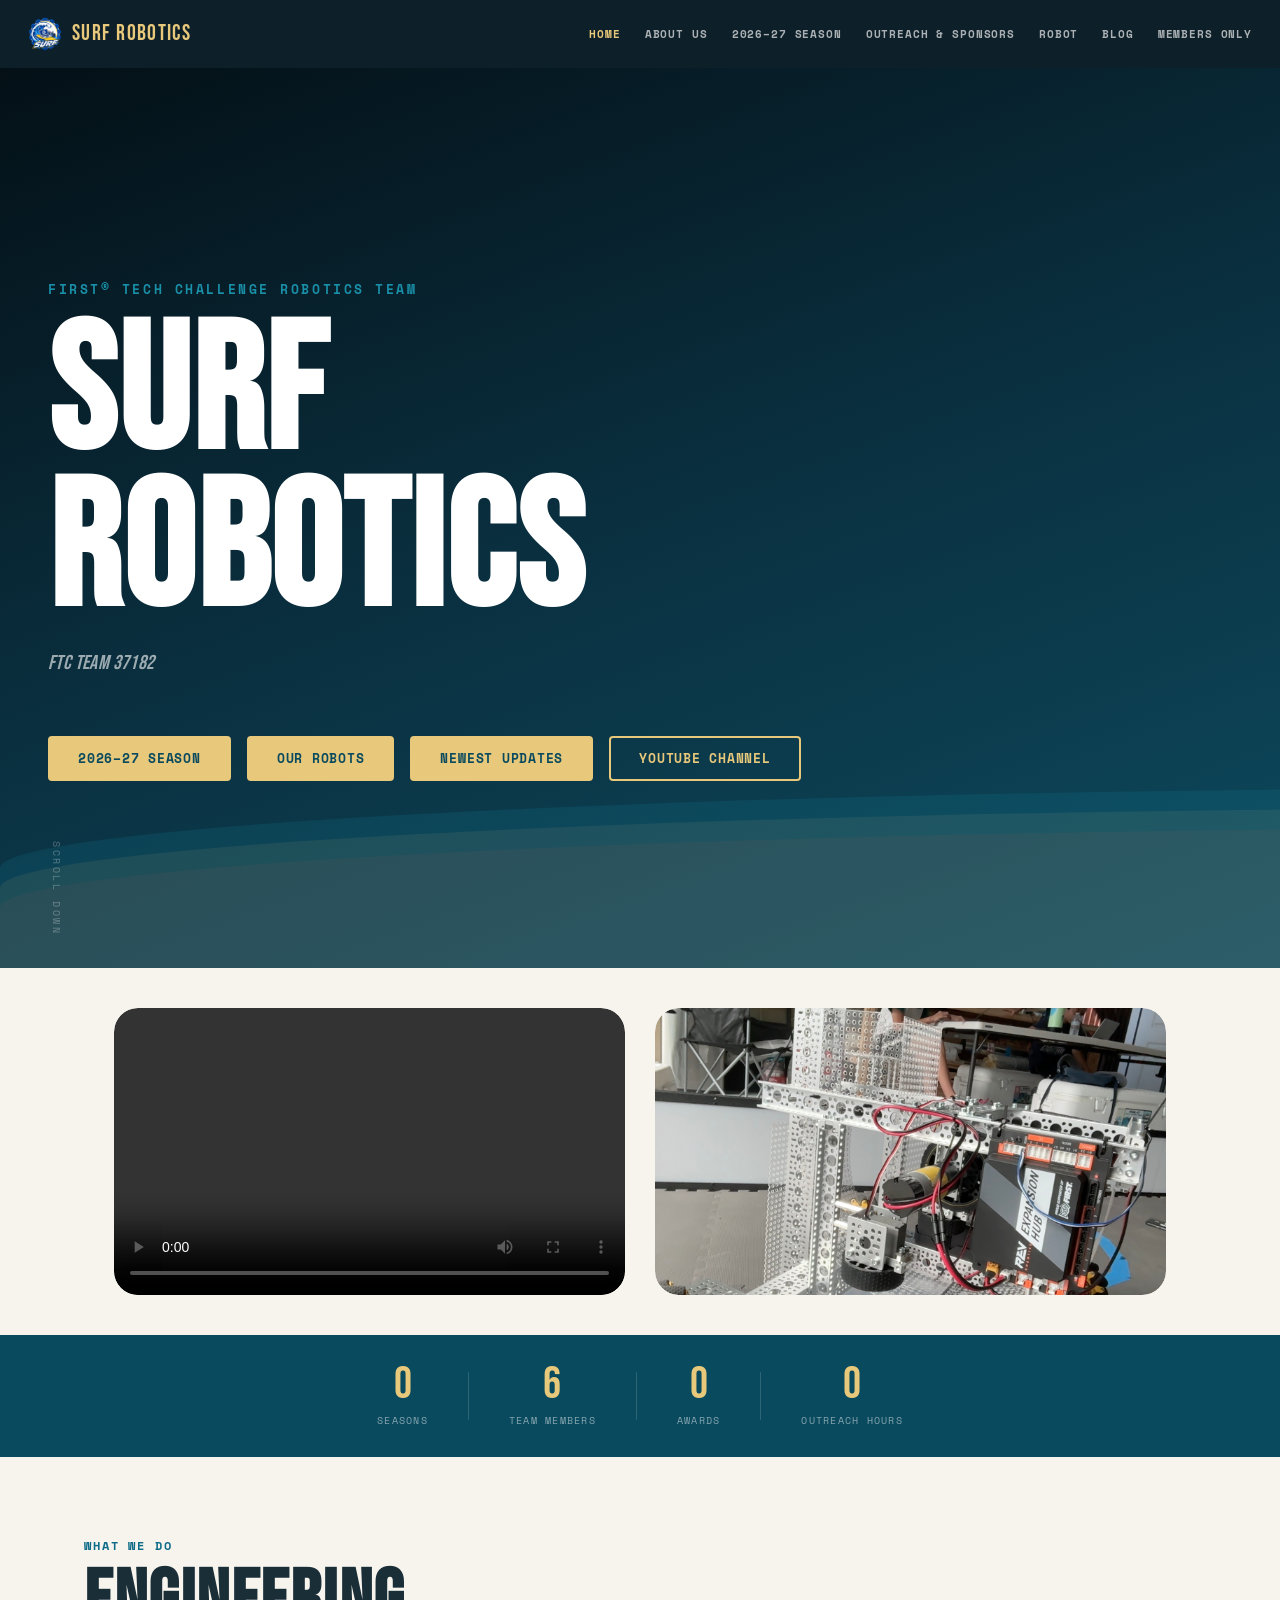
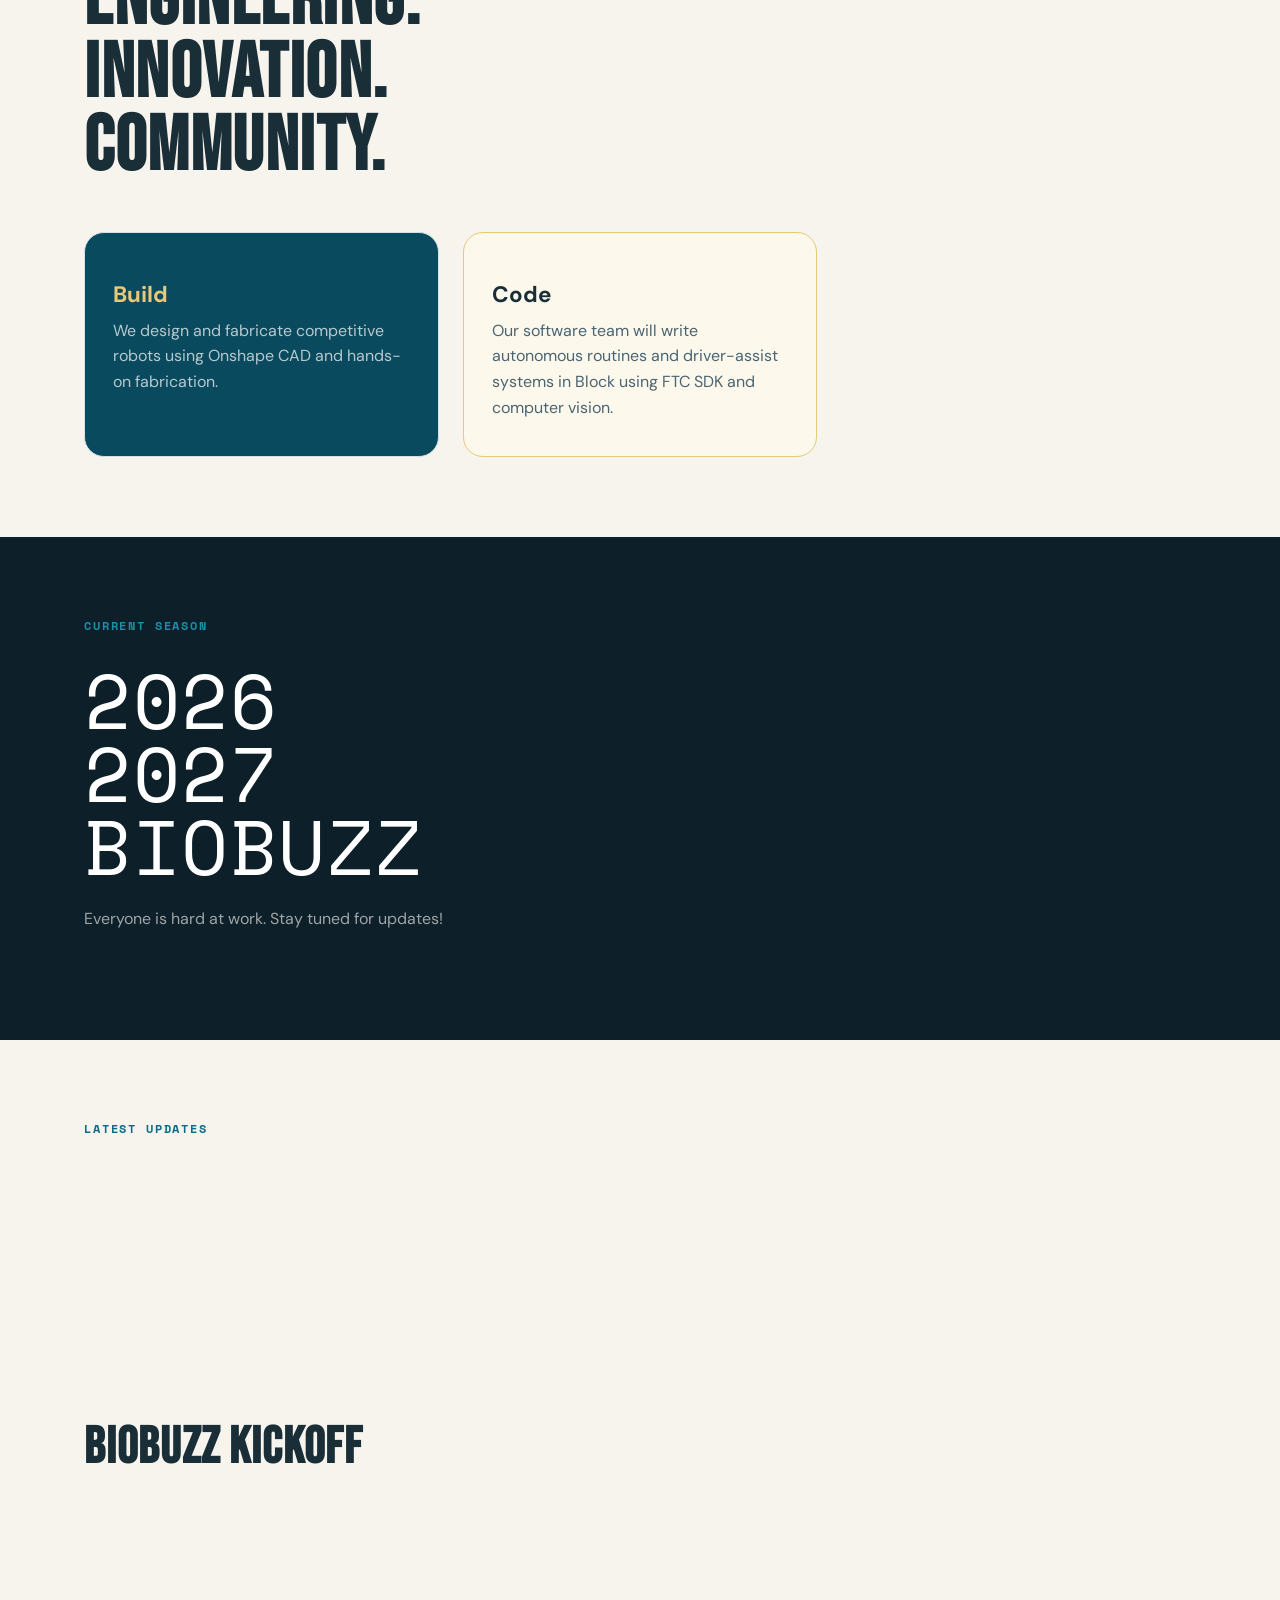
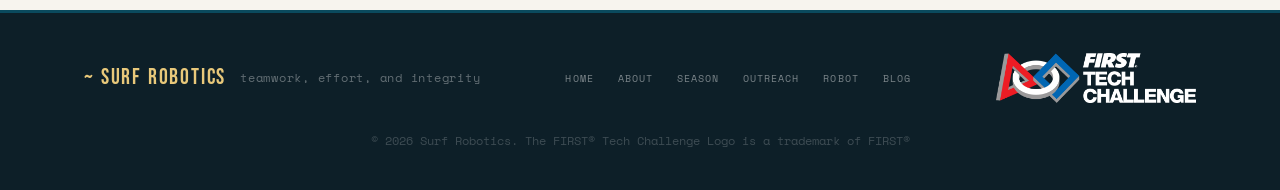
==== commit 593bf6d2: "Update index.html" ====
--- a/index.html
+++ b/index.html
@@ -208,7 +208,9 @@
         </p>
 
         <h2 class="section-title">
-          2026–2027 BIOBUZZ
+          2026<br>
+          2027<br>
+          BIOBUZZ
         </h2>
 
         <p>Everyone is hard at work. Stay tuned for updates!</p>
--- a/style.css
+++ b/style.css
@@ -620,7 +620,7 @@
 button.btn-ghost {
   background: transparent;
 
-  color: var(--white);
+  color: var(--sand);
 
   border-color: rgba(255, 255, 255, 0.4);
 
@@ -852,6 +852,7 @@
 }
 .season-teaser-text .section-eyebrow { color: var(--teal-light); }
 .season-teaser-text .section-title { color: var(--white); }
+.season-teaser-text .section-title { font-family: 'Space Mono', monospace; }
 .season-teaser-text p { color: rgba(255,255,255,0.6); margin-bottom: 28px; }
 .robot-placeholder {
   display: flex; flex-direction: column; align-items: center;
@@ -2794,9 +2795,9 @@
   background: transparent !important;
   color: var(--sand) !important;
   font-family: "Space Mono", monospace;
-  font-size: 0.78rem;
+  font-size: 0.89rem;
   font-weight: 700;
-  letter-spacing: 0.06em;
+  letter-spacing: 0.05em;
   line-height: 1;
   text-decoration: none !important;
   text-transform: uppercase;
@@ -2808,28 +2809,28 @@
 .btn-primary,
 a.btn-primary,
 button.btn-primary {
-  background: transparent !important;
+  background: var(--sand) !important;
   border-color: var(--sand) !important;
-  color: var(--sand) !important;
+  color: var(--teal) !important;
 }
 
 .btn-primary:hover,
 a.btn-primary:hover,
 button.btn-primary:hover {
-  background: var(--sand) !important;
+  background: var(--sand-dark) !important;
   border-color: var(--sand) !important;
   color: var(--teal) !important;
   transform: translateY(-2px);
   box-shadow: var(--shadow);
 }
 
-/* White outlined buttons */
+/* White outlined buttons aka ghost buttons */
 .btn-ghost,
 a.btn-ghost,
 button.btn-ghost {
   background: transparent !important;
-  border-color: rgba(255, 255, 255, 0.75) !important;
-  color: #ffffff !important;
+  border-color: var(--sand-dark) !important;
+  color: var(--sand-dark) !important;
 }
 
 .btn-ghost:hover,
@@ -2845,8 +2846,8 @@
 .hero-actions a.btn-ghost[href*="youtube.com"],
 .hero-actions a[href*="youtube.com"] {
   background: transparent !important;
-  border: 2px solid #ffffff !important;
-  color: #ffffff !important;
+  border: 2px solid var(--sand) !important;
+  color: var(--sand) !important;
 }
 
 .hero-actions a.btn-ghost[href*="youtube.com"]:hover,
@@ -2855,3 +2856,8 @@
   border-color: var(--sand) !important;
   color: var(--sand) !important;
 }
+
+.season-teaser-text .section-title {
+  font-family: 'Space Mono', monospace !important;
+  font-weight: 400 !important;
+}
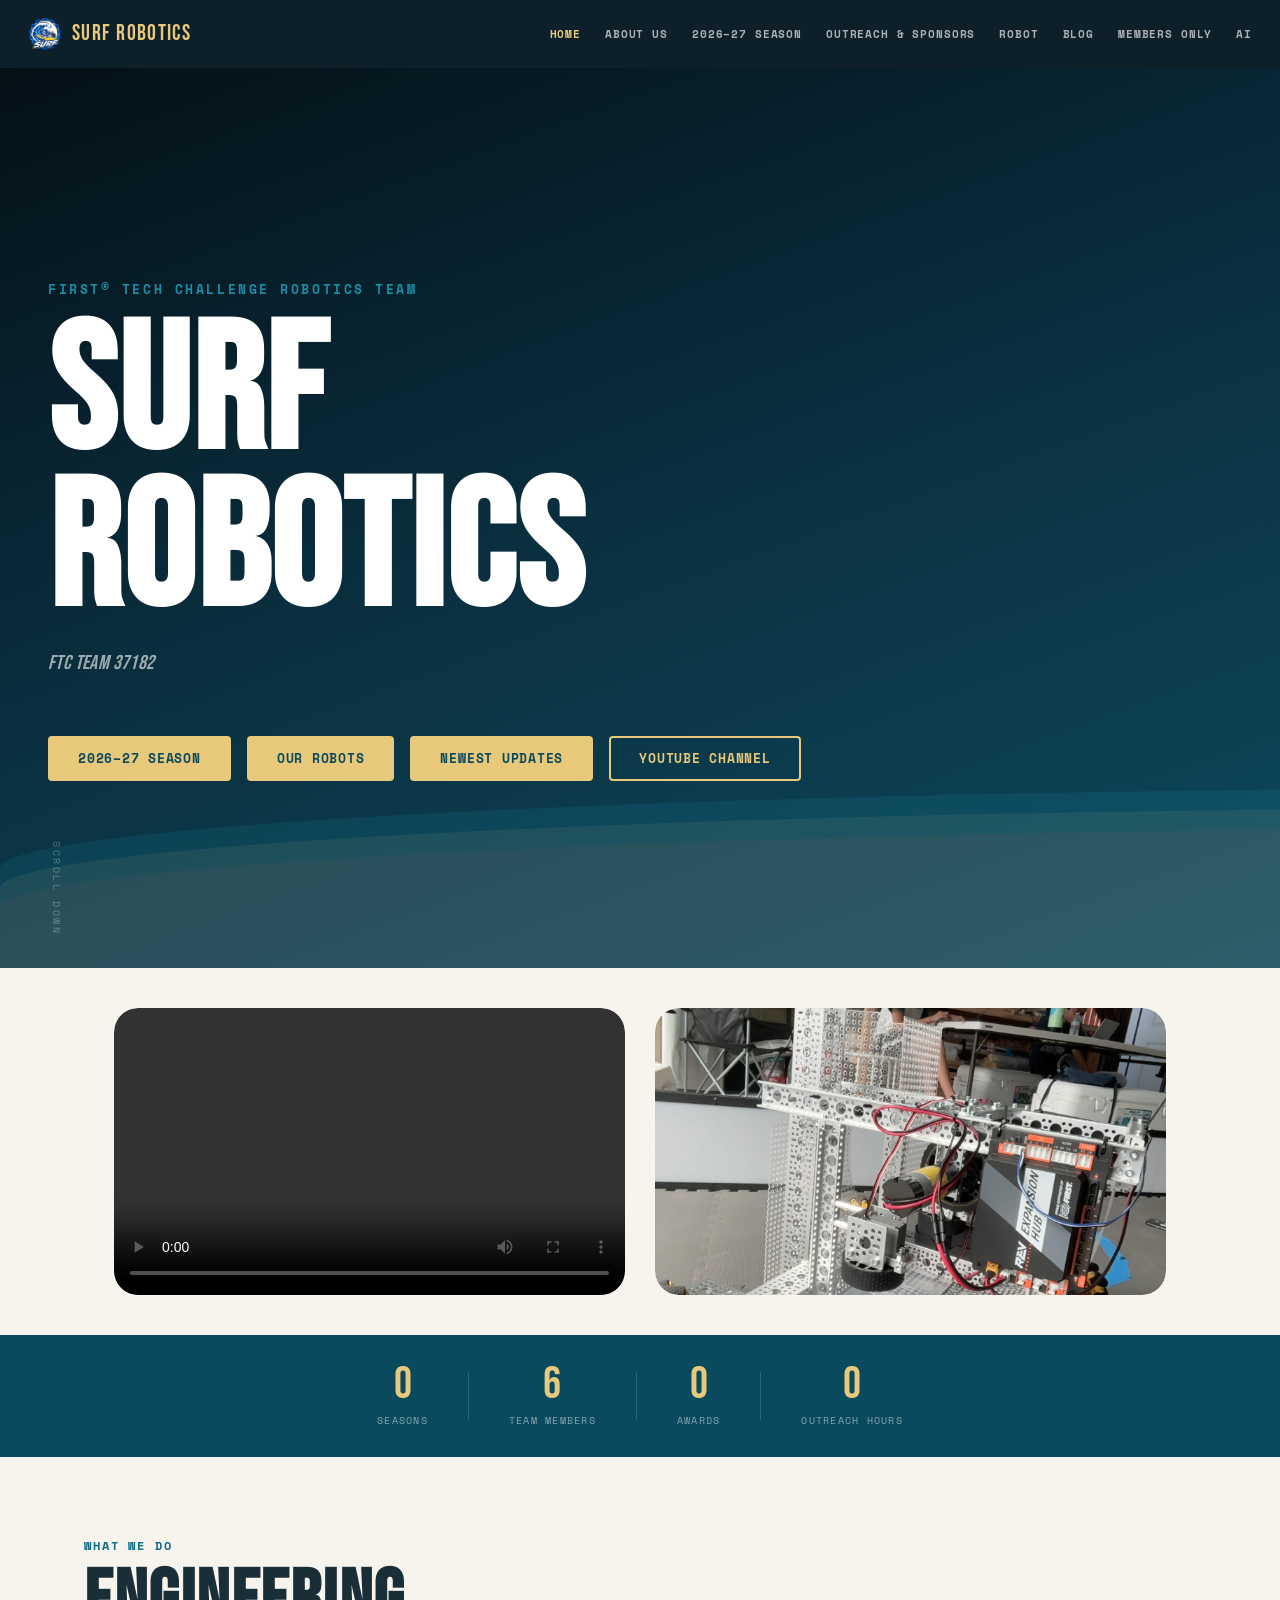
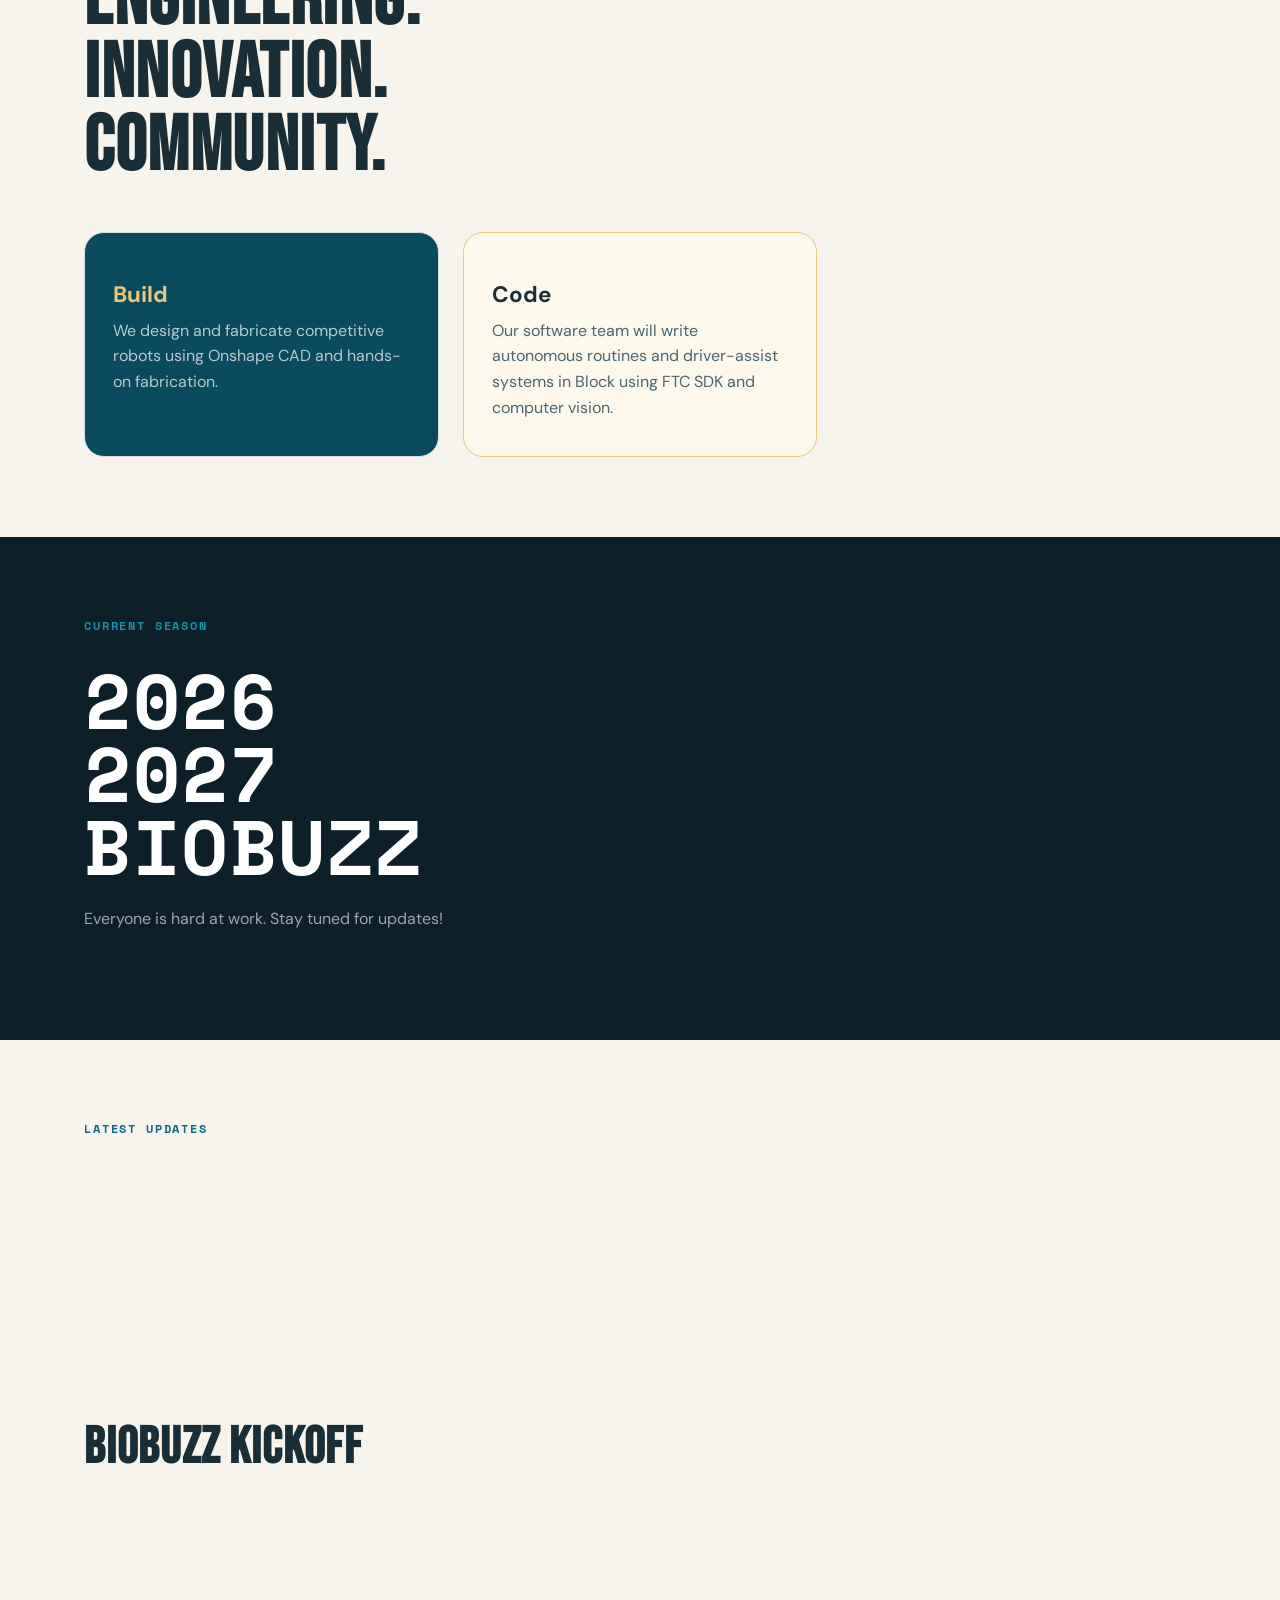
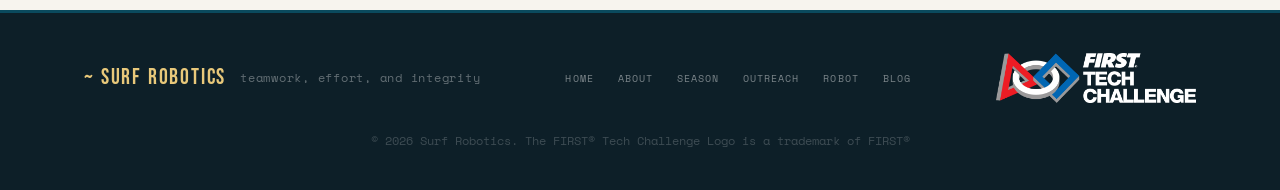
==== commit 24d6237b: "Update index.html" ====
--- a/index.html
+++ b/index.html
@@ -43,6 +43,7 @@
       <li><a href="robot" title="Click me.">Robot</a></li>
       <li><a href="blog" title="Click me.">Blog</a></li>
       <li><a href="team" title = "Click me.">Members Only</a></li>
+      <li><a href="AI" title = "Click me. New!">AI</a></li>
     </ul>
   </nav>
 
--- a/style.css
+++ b/style.css
@@ -2859,5 +2859,5 @@
 
 .season-teaser-text .section-title {
   font-family: 'Space Mono', monospace !important;
-  font-weight: 400 !important;
-}
+  font-weight: 600 !important;
+}
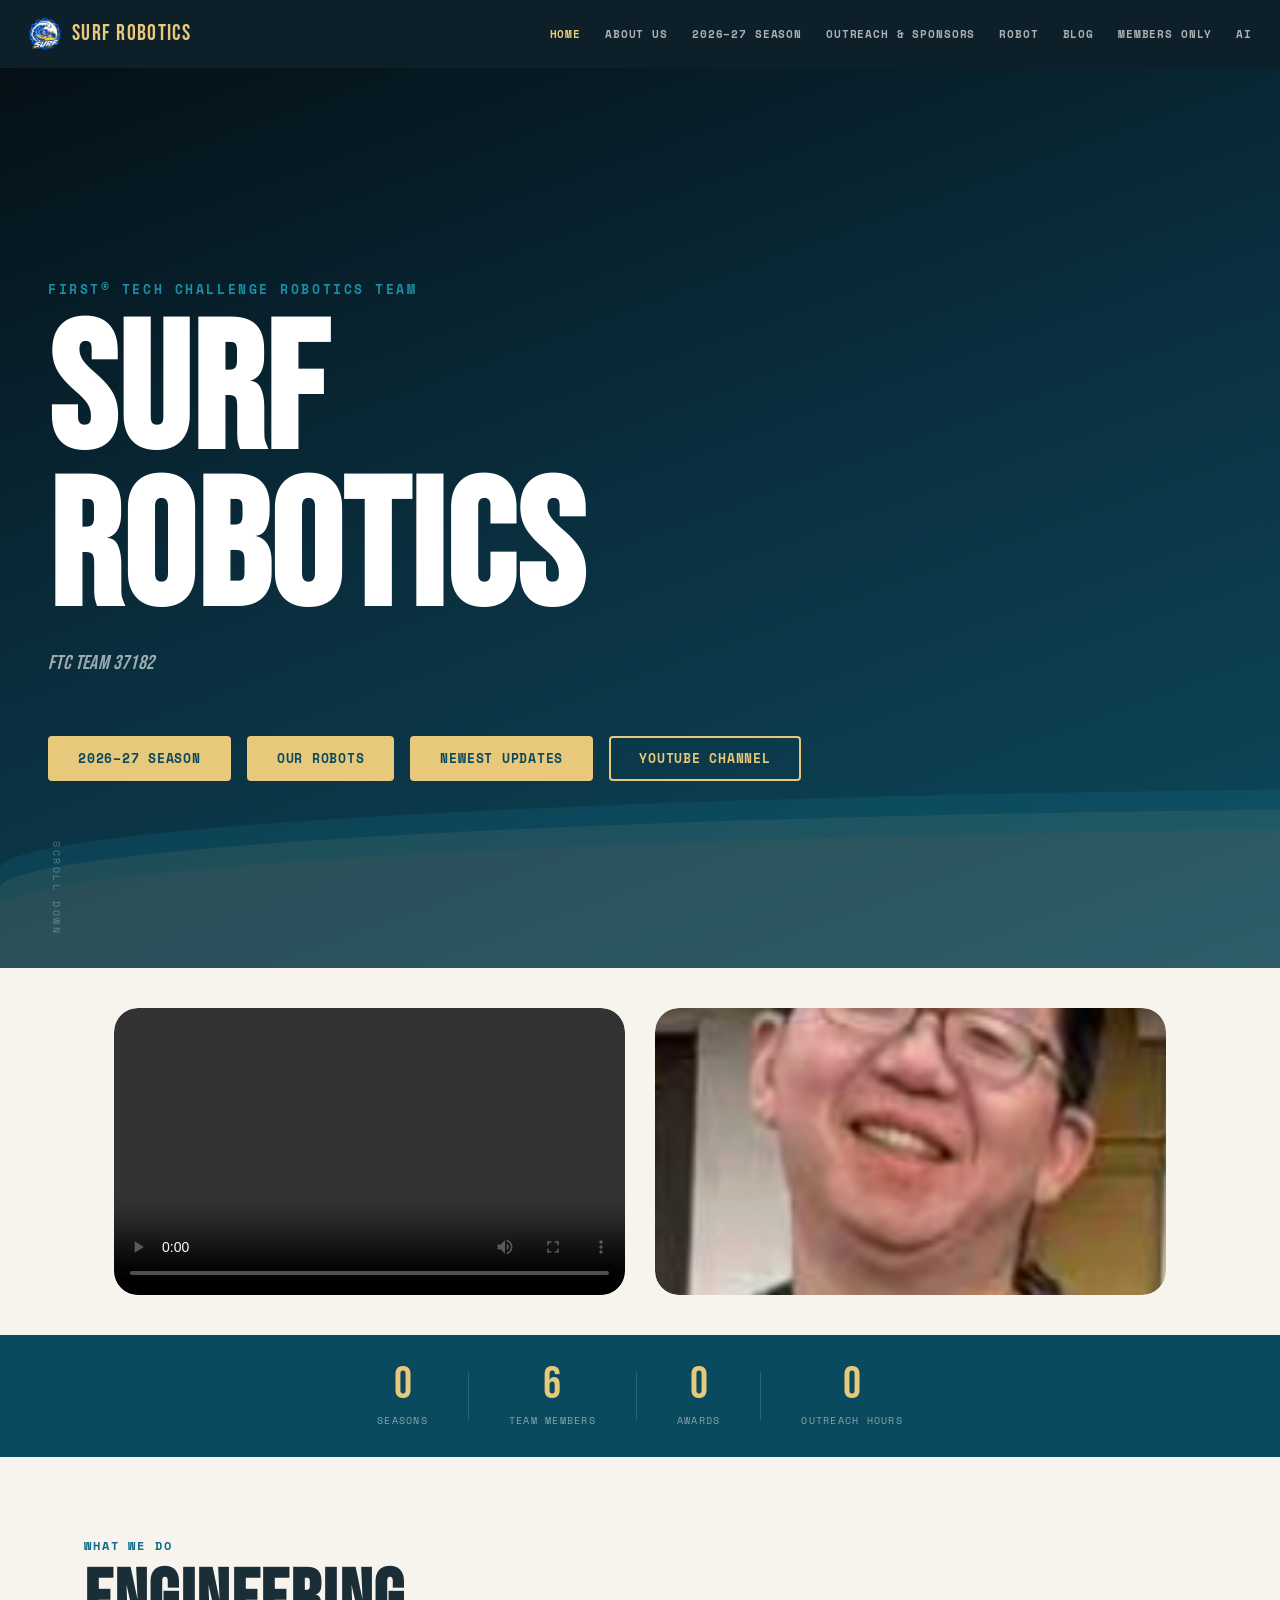
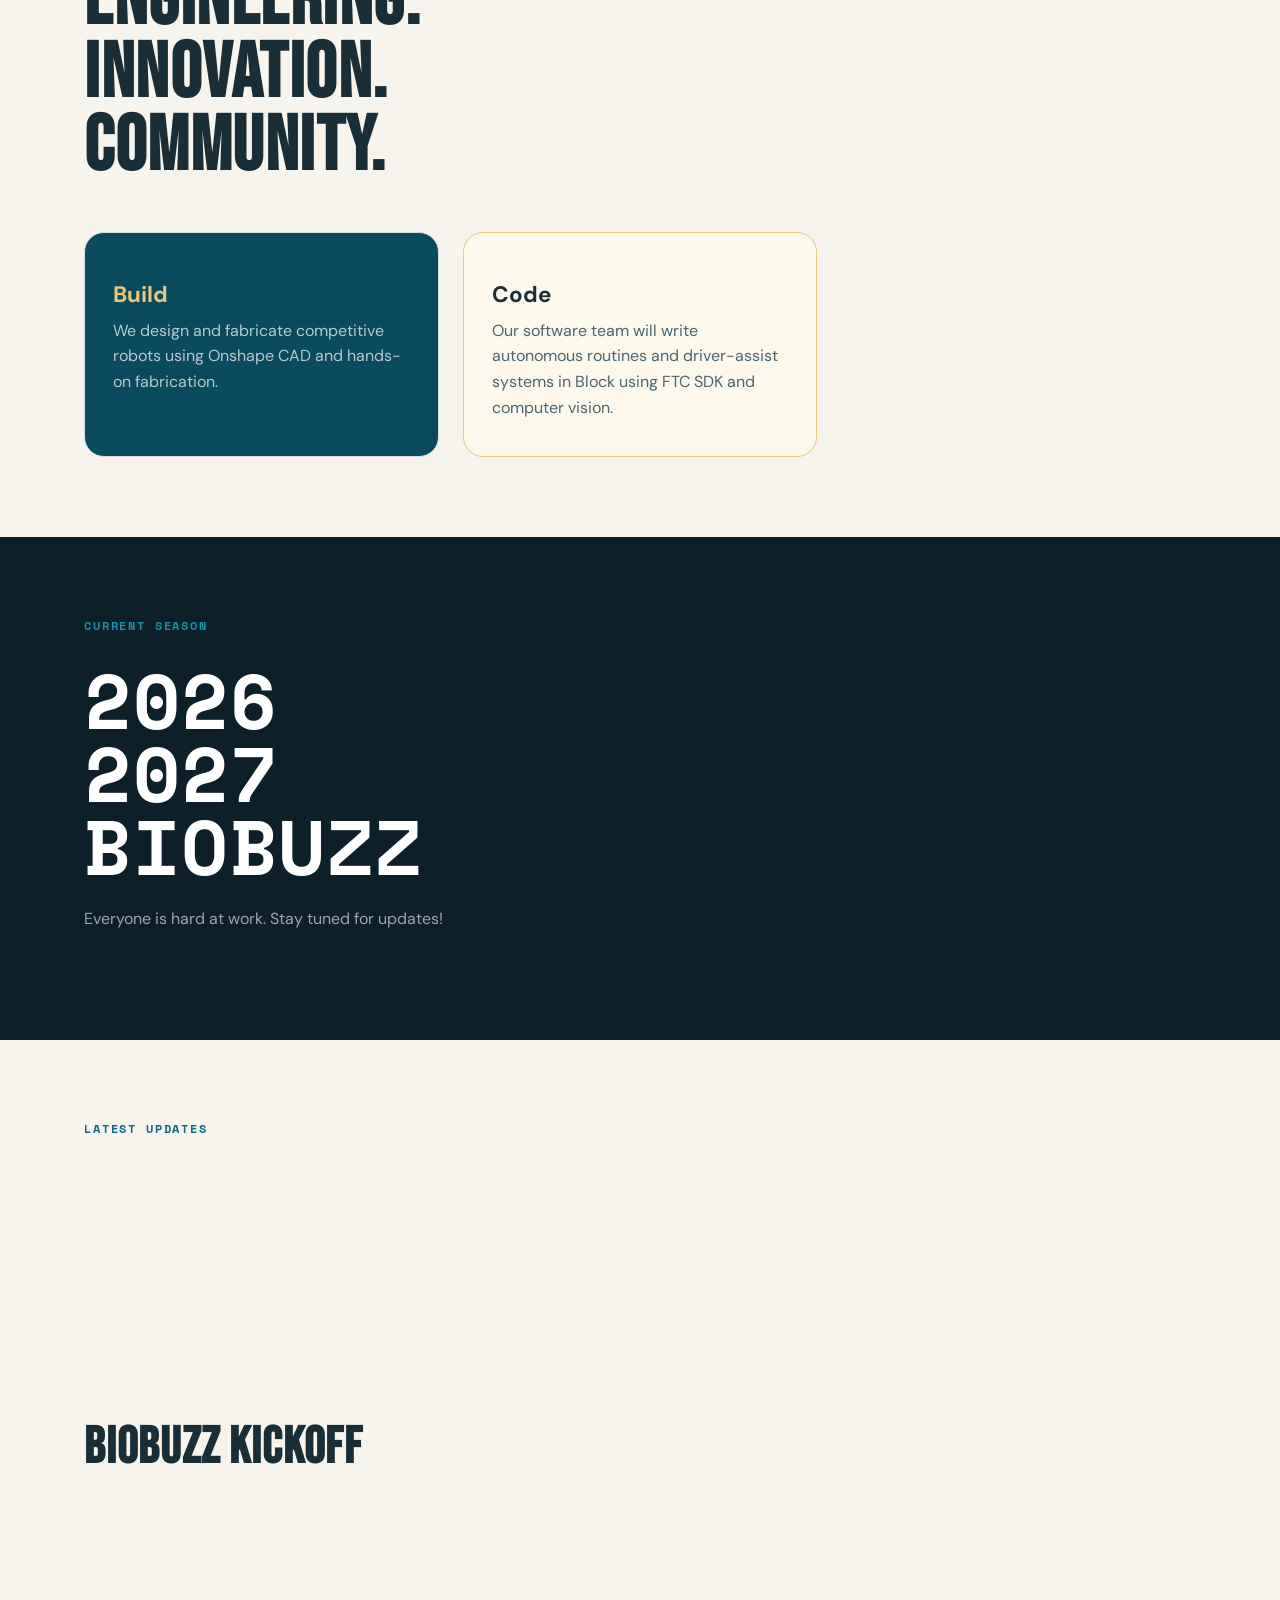
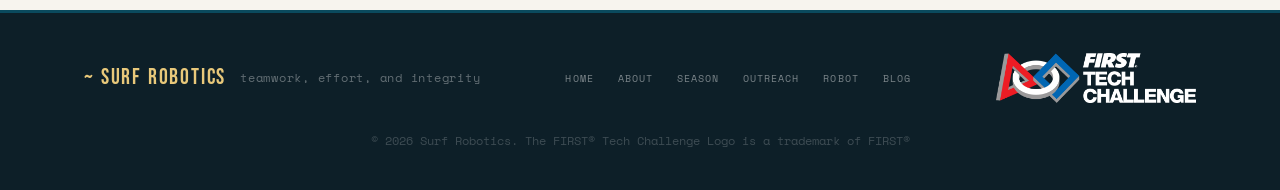
==== commit bfc3ed4d: "Change image source from starter.jpeg to coach.png" ====
--- a/index.html
+++ b/index.html
@@ -43,7 +43,7 @@
       <li><a href="robot" title="Click me.">Robot</a></li>
       <li><a href="blog" title="Click me.">Blog</a></li>
       <li><a href="team" title = "Click me.">Members Only</a></li>
-      <li><a href="AI" title = "Click me. New!">AI</a></li>
+      <li><a href="AI" title = "New!">AI</a></li>
     </ul>
   </nav>
 
@@ -121,7 +121,7 @@
     <div class="media-item">
       <img
         class="responsive-media"
-        src="starter.jpeg"
+        src="coach.png"
         alt="FIRST Tech Challenge"
       >
     </div>
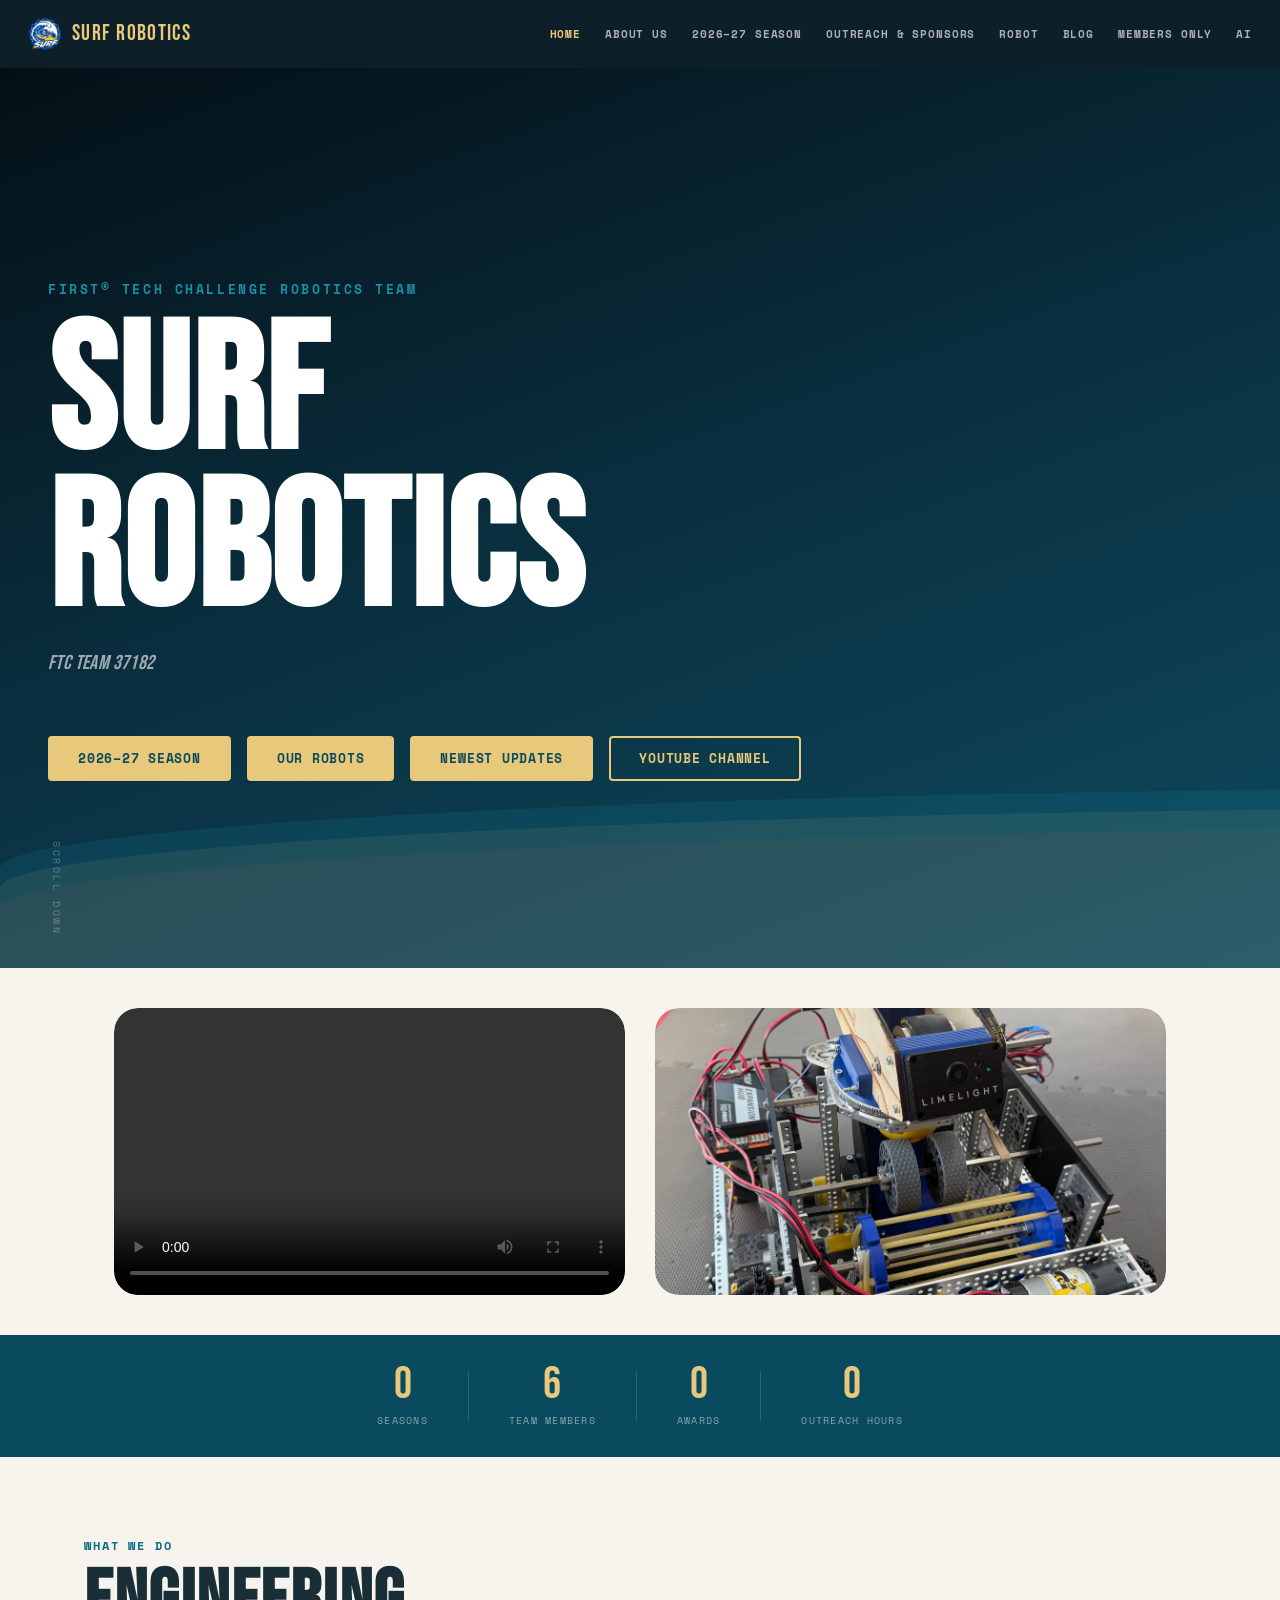
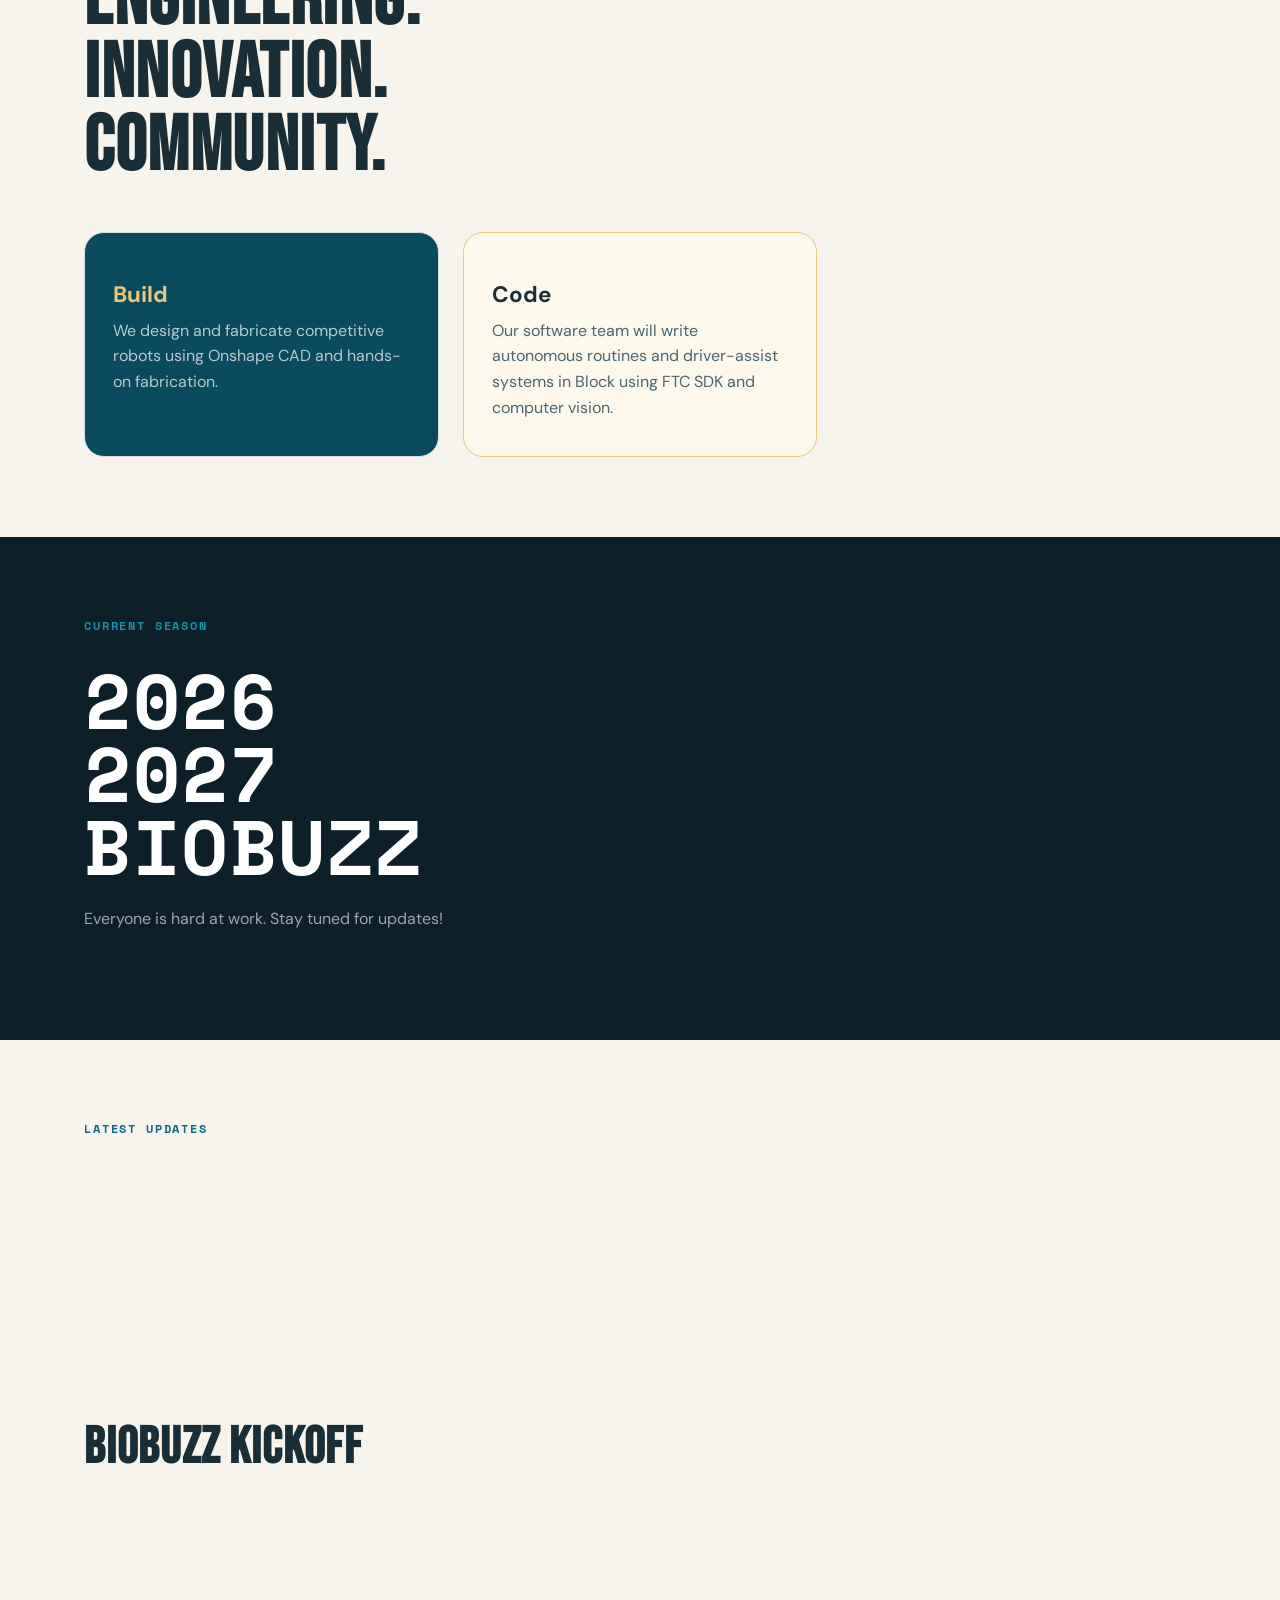
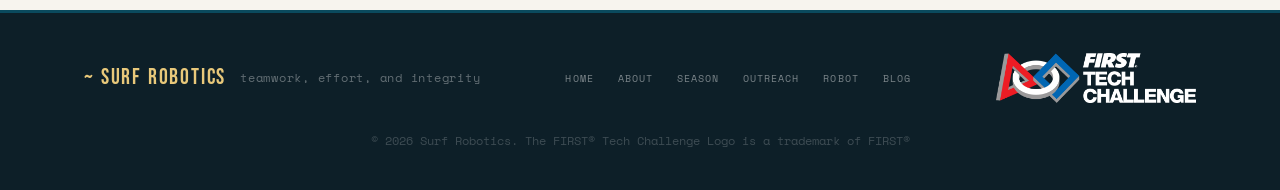
==== commit 3769569d: "Update image source in index.html" ====
--- a/index.html
+++ b/index.html
@@ -121,7 +121,7 @@
     <div class="media-item">
       <img
         class="responsive-media"
-        src="coach.png"
+        src="IMG_6177.jpg"
         alt="FIRST Tech Challenge"
       >
     </div>
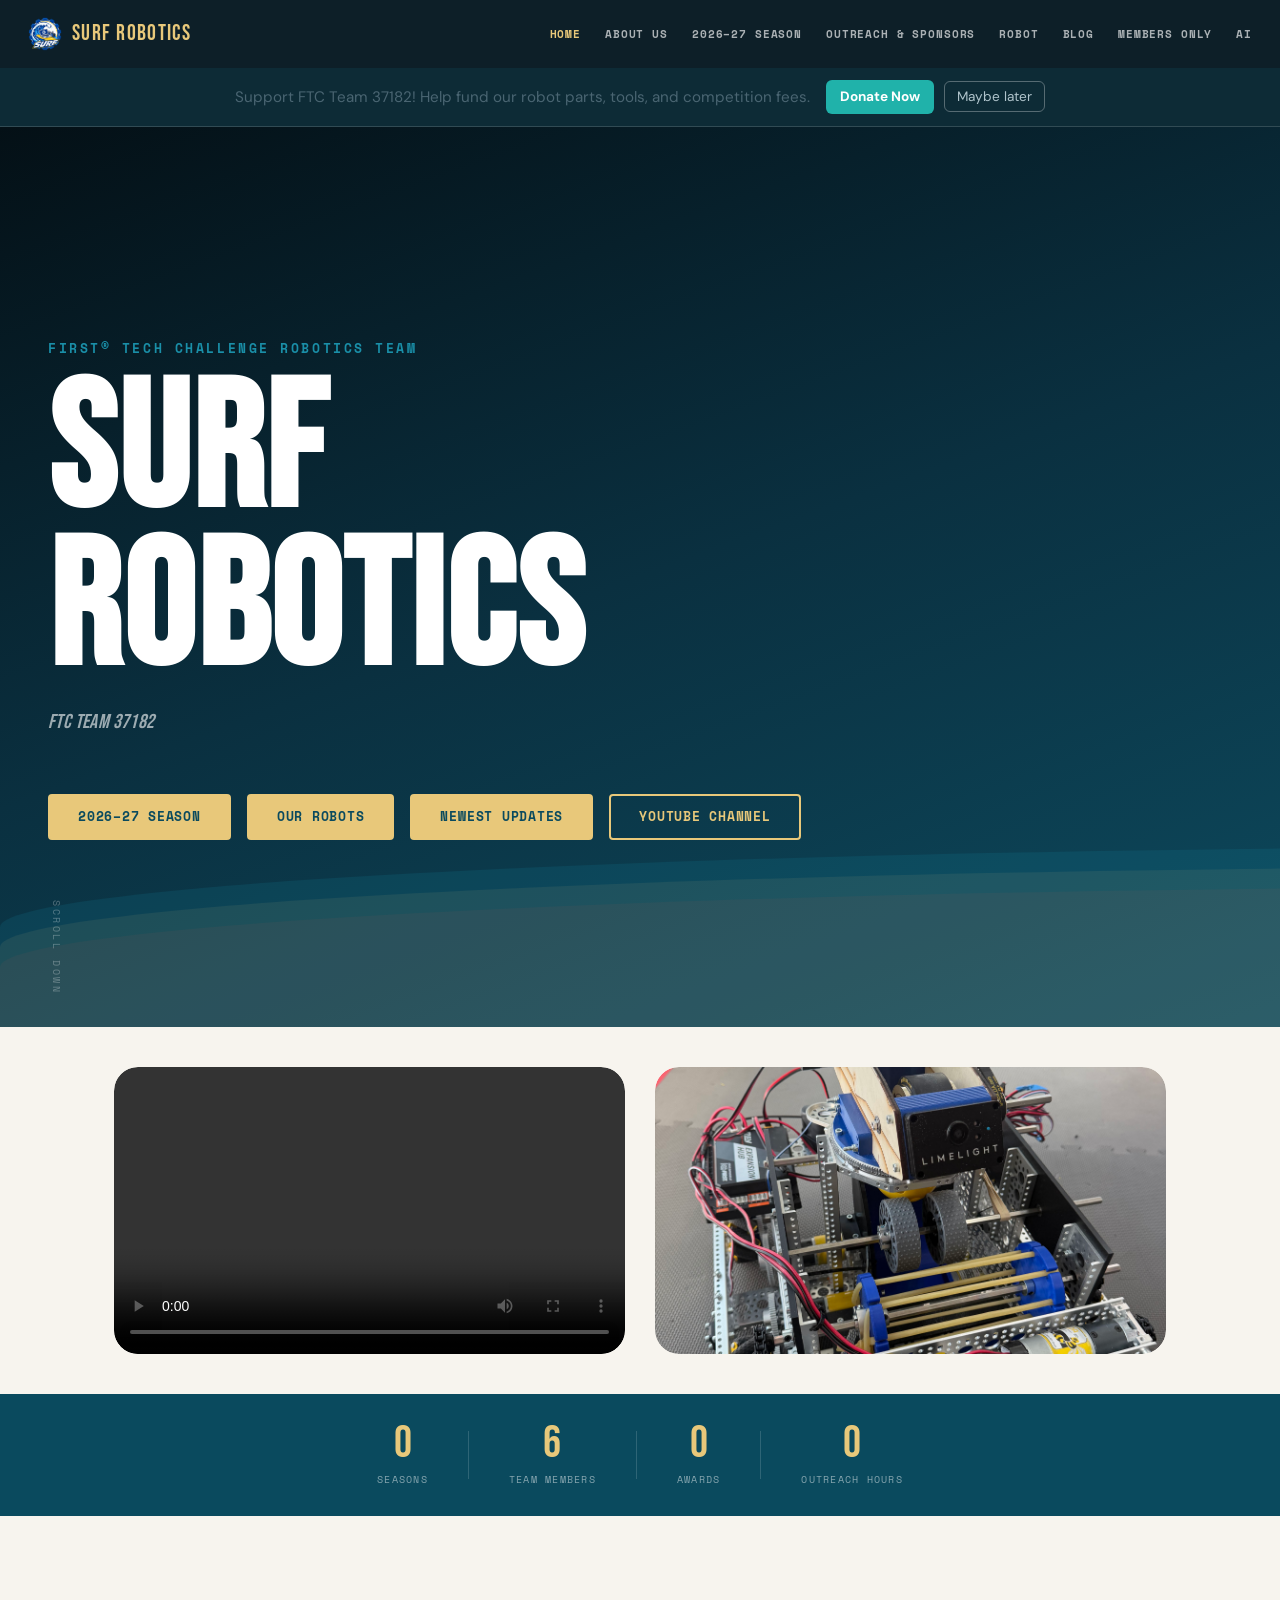
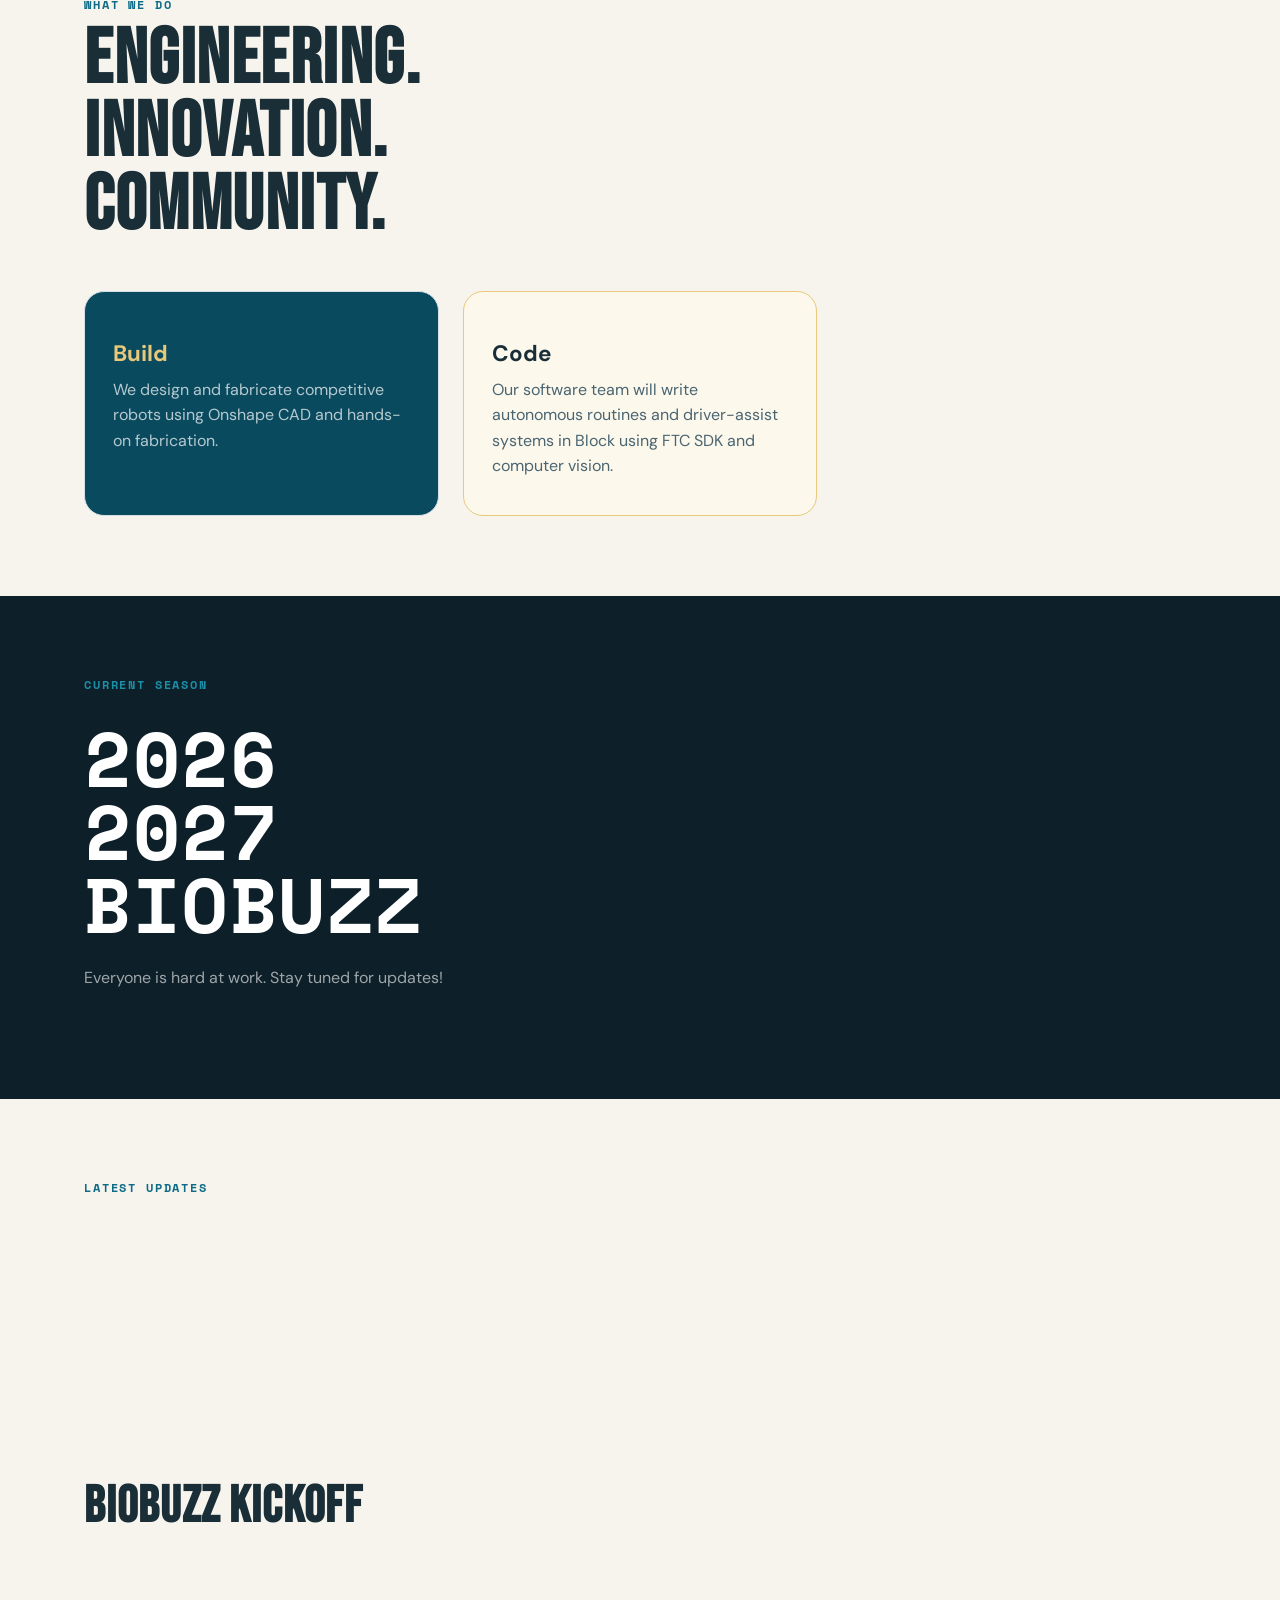
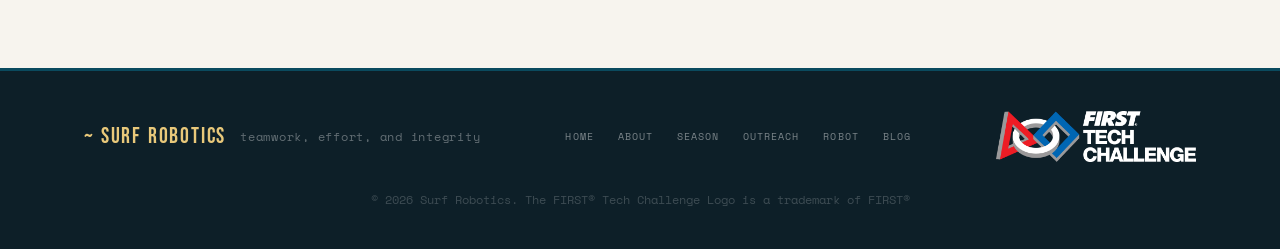
==== commit 11da5778: "Add donation banner and update media section Added a donation banner with styles and functionality t" ====
--- a/index.html
+++ b/index.html
@@ -14,6 +14,67 @@
     href="https://fonts.googleapis.com/css2?family=Bebas+Neue&family=DM+Sans:ital,wght@0,300;0,400;0,500;0,700;1,300&family=Space+Mono:wght@400;700&display=swap"
     rel="stylesheet"
   >
+
+  <style>
+    /* Donation Banner Styles */
+    .donation-banner {
+      background-color: #0d2b36;
+      color: #ffffff;
+      padding: 12px 20px;
+      display: flex;
+      justify-content: center;
+      align-items: center;
+      gap: 16px;
+      flex-wrap: wrap;
+      font-family: 'DM Sans', sans-serif;
+      font-size: 0.95rem;
+      border-bottom: 1px solid rgba(255, 255, 255, 0.15);
+      position: relative;
+      z-index: 999;
+    }
+
+    .donation-banner p {
+      margin: 0;
+    }
+
+    .donation-actions {
+      display: flex;
+      gap: 10px;
+      align-items: center;
+    }
+
+    .btn-donate {
+      background-color: #20b2aa;
+      color: #ffffff;
+      text-decoration: none;
+      padding: 6px 14px;
+      border-radius: 6px;
+      font-weight: 700;
+      font-size: 0.85rem;
+      transition: background-color 0.2s ease;
+    }
+
+    .btn-donate:hover {
+      background-color: #19948d;
+    }
+
+    .btn-later {
+      background: transparent;
+      color: #b0c4cc;
+      border: 1px solid rgba(255, 255, 255, 0.3);
+      padding: 6px 12px;
+      border-radius: 6px;
+      font-family: 'DM Sans', sans-serif;
+      font-size: 0.85rem;
+      cursor: pointer;
+      transition: all 0.2s ease;
+    }
+
+    .btn-later:hover {
+      color: #ffffff;
+      border-color: #ffffff;
+    }
+  </style>
 </head>
 
 <body class="page-home">
@@ -42,10 +103,28 @@
       <li><a href="outreach" title="Click me.">Outreach & Sponsors</a></li>
       <li><a href="robot" title="Click me.">Robot</a></li>
       <li><a href="blog" title="Click me.">Blog</a></li>
-      <li><a href="team" title = "Click me.">Members Only</a></li>
-      <li><a href="AI" title = "New!">AI</a></li>
+      <li><a href="team" title="Click me.">Members Only</a></li>
+      <li><a href="AI" title="New!">AI</a></li>
     </ul>
   </nav>
+
+  <!-- DONATION BANNER -->
+  <div class="donation-banner" id="donationBanner" role="region" aria-label="Donation request">
+    <p>Support FTC Team 37182! Help fund our robot parts, tools, and competition fees.</p>
+    <div class="donation-actions">
+      <a 
+        href="https://hcb.hackclub.com/donations/start/surf-ftc-team" 
+        target="_blank" 
+        rel="noopener noreferrer" 
+        class="btn-donate"
+      >
+        Donate Now
+      </a>
+      <button type="button" class="btn-later" id="dismissBannerBtn">
+        Maybe later
+      </button>
+    </div>
+  </div>
 
   <!-- HERO -->
   <header class="hero">
@@ -103,31 +182,31 @@
 
   <!-- STATS BAR -->
   <!-- ROBOT MEDIA -->
-<section class="home-media">
-  <div class="container">
-
-    <div class="media-item">
-      <video
-      class="responsive-media"
-      controls
-      loop
-      playsinline
->
-        <source src="robot.mp4" type="video/mp4">
-        Your browser does not support the video tag.
-      </video>
-    </div>
-
-    <div class="media-item">
-      <img
-        class="responsive-media"
-        src="IMG_6177.jpg"
-        alt="FIRST Tech Challenge"
-      >
-    </div>
-
-  </div>
-</section>
+  <section class="home-media">
+    <div class="container">
+
+      <div class="media-item">
+        <video
+          class="responsive-media"
+          controls
+          loop
+          playsinline
+        >
+          <source src="robot.mp4" type="video/mp4">
+          Your browser does not support the video tag.
+        </video>
+      </div>
+
+      <div class="media-item">
+        <img
+          class="responsive-media"
+          src="IMG_6177.jpg"
+          alt="FIRST Tech Challenge"
+        >
+      </div>
+
+    </div>
+  </section>
 
   <section class="stats-bar">
     <div class="stat">
@@ -215,17 +294,10 @@
         </h2>
 
         <p>Everyone is hard at work. Stay tuned for updates!</p>
-
-
-
-          
-        </a>
       </div>
 
       <p class="robot-caption"></p>
 
-    </div>
-    </div>
     </div>
   </section>
 
@@ -244,7 +316,7 @@
             <iframe 
               width="560" 
               height="315" 
-              src="https://www.youtube.com/watch?v=sUH3z5a5S9I&t=1s" 
+              src="https://www.youtube.com/embed/sUH3z5a5S9I?start=1" 
               title="YouTube video player" 
               frameborder="0" 
               allow="accelerometer; autoplay; clipboard-write; encrypted-media; gyroscope; picture-in-picture; web-share" 
@@ -291,6 +363,20 @@
   </footer>
 
   <script src="main.js"></script>
+  <script>
+    // Hide donation banner on click and remember during session
+    const donationBanner = document.getElementById('donationBanner');
+    const dismissBtn = document.getElementById('dismissBannerBtn');
+
+    if (sessionStorage.getItem('hideDonationBanner') === 'true') {
+      donationBanner.style.display = 'none';
+    }
+
+    dismissBtn.addEventListener('click', () => {
+      donationBanner.style.display = 'none';
+      sessionStorage.setItem('hideDonationBanner', 'true');
+    });
+  </script>
 
 </body>
 </html>
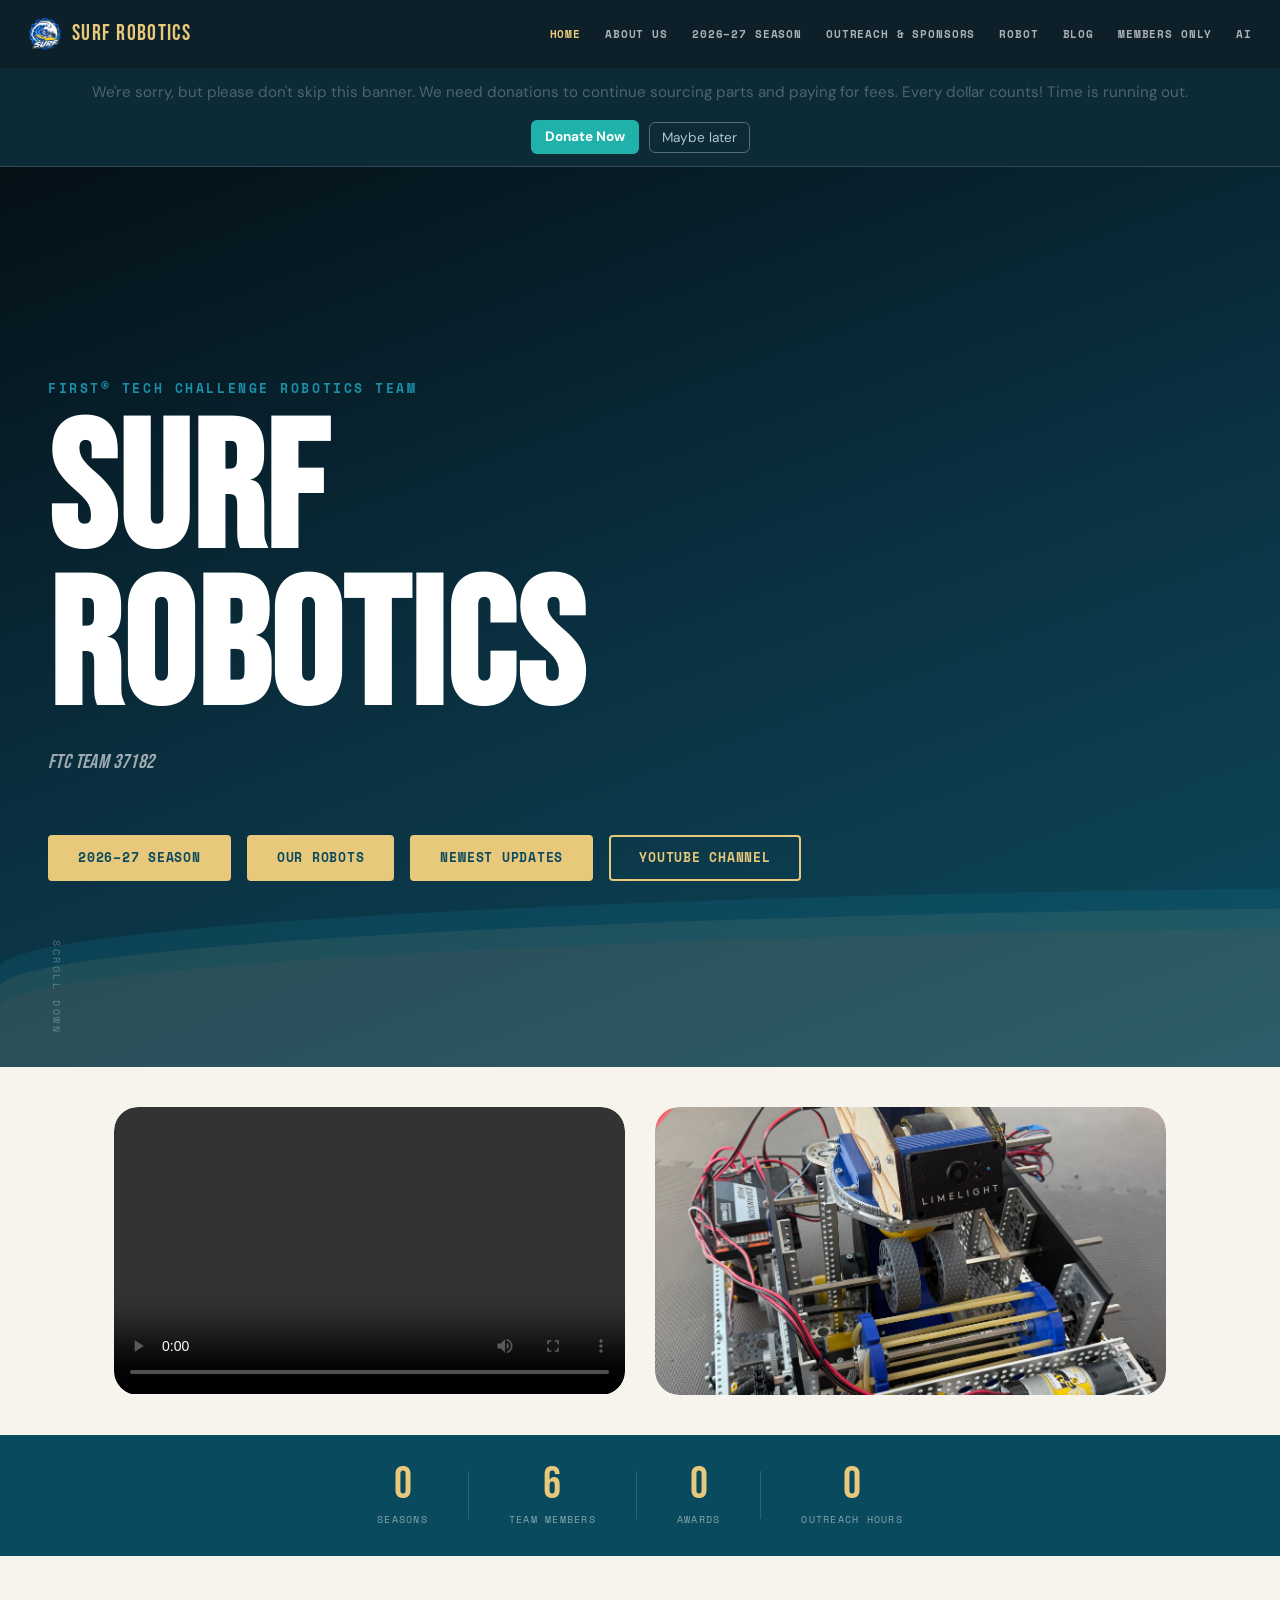
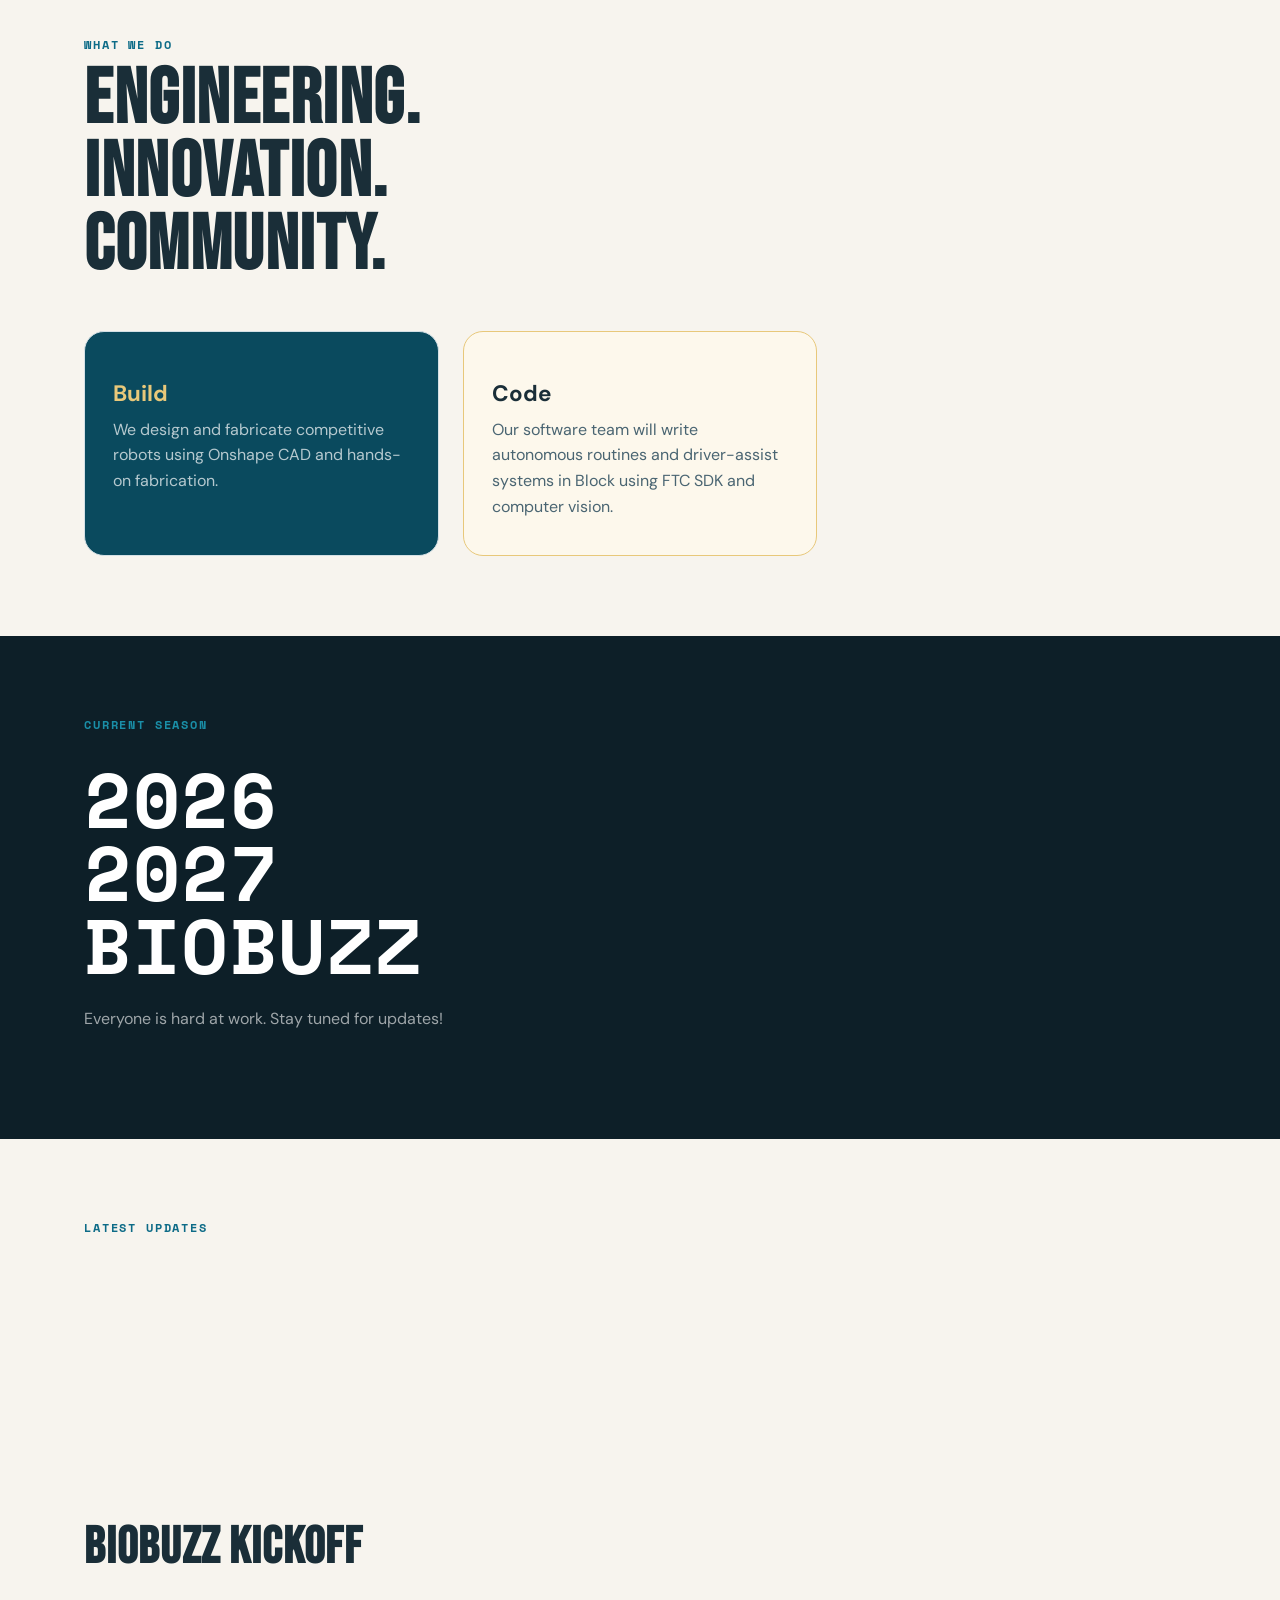
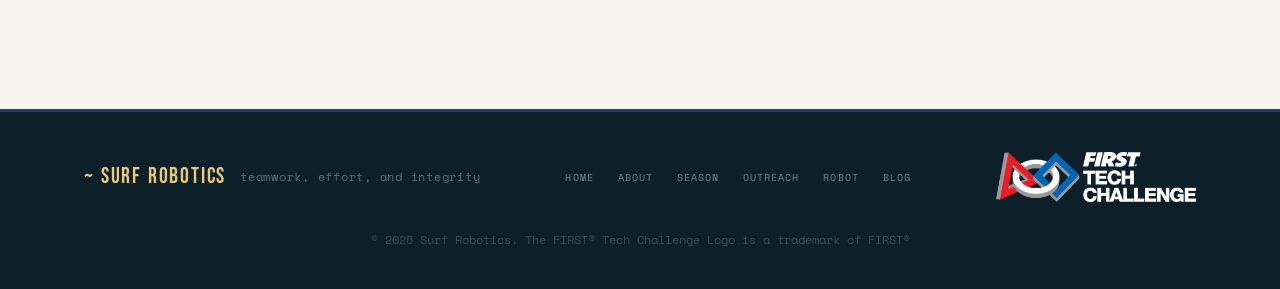
==== commit fef78ae3: "Update donation banner message for clarity" ====
--- a/index.html
+++ b/index.html
@@ -110,7 +110,7 @@
 
   <!-- DONATION BANNER -->
   <div class="donation-banner" id="donationBanner" role="region" aria-label="Donation request">
-    <p>Support FTC Team 37182! Help fund our robot parts, tools, and competition fees.</p>
+    <p>We're sorry, but please don't skip this banner. We need donations to continue sourcing parts and paying for fees. Every dollar counts! Time is running out.</p>
     <div class="donation-actions">
       <a 
         href="https://hcb.hackclub.com/donations/start/surf-ftc-team" 
--- a/style.css
+++ b/style.css
@@ -1286,6 +1286,12 @@
 .outreach-stats {
   display: grid; grid-template-columns: repeat(2, 1fr);
   gap: 16px;
+}
+.outreach-actions {
+  display: flex;
+  flex-wrap: wrap;
+  gap: 12px;
+  margin-top: 8px;
 }
 .o-stat {
   padding: 24px;
